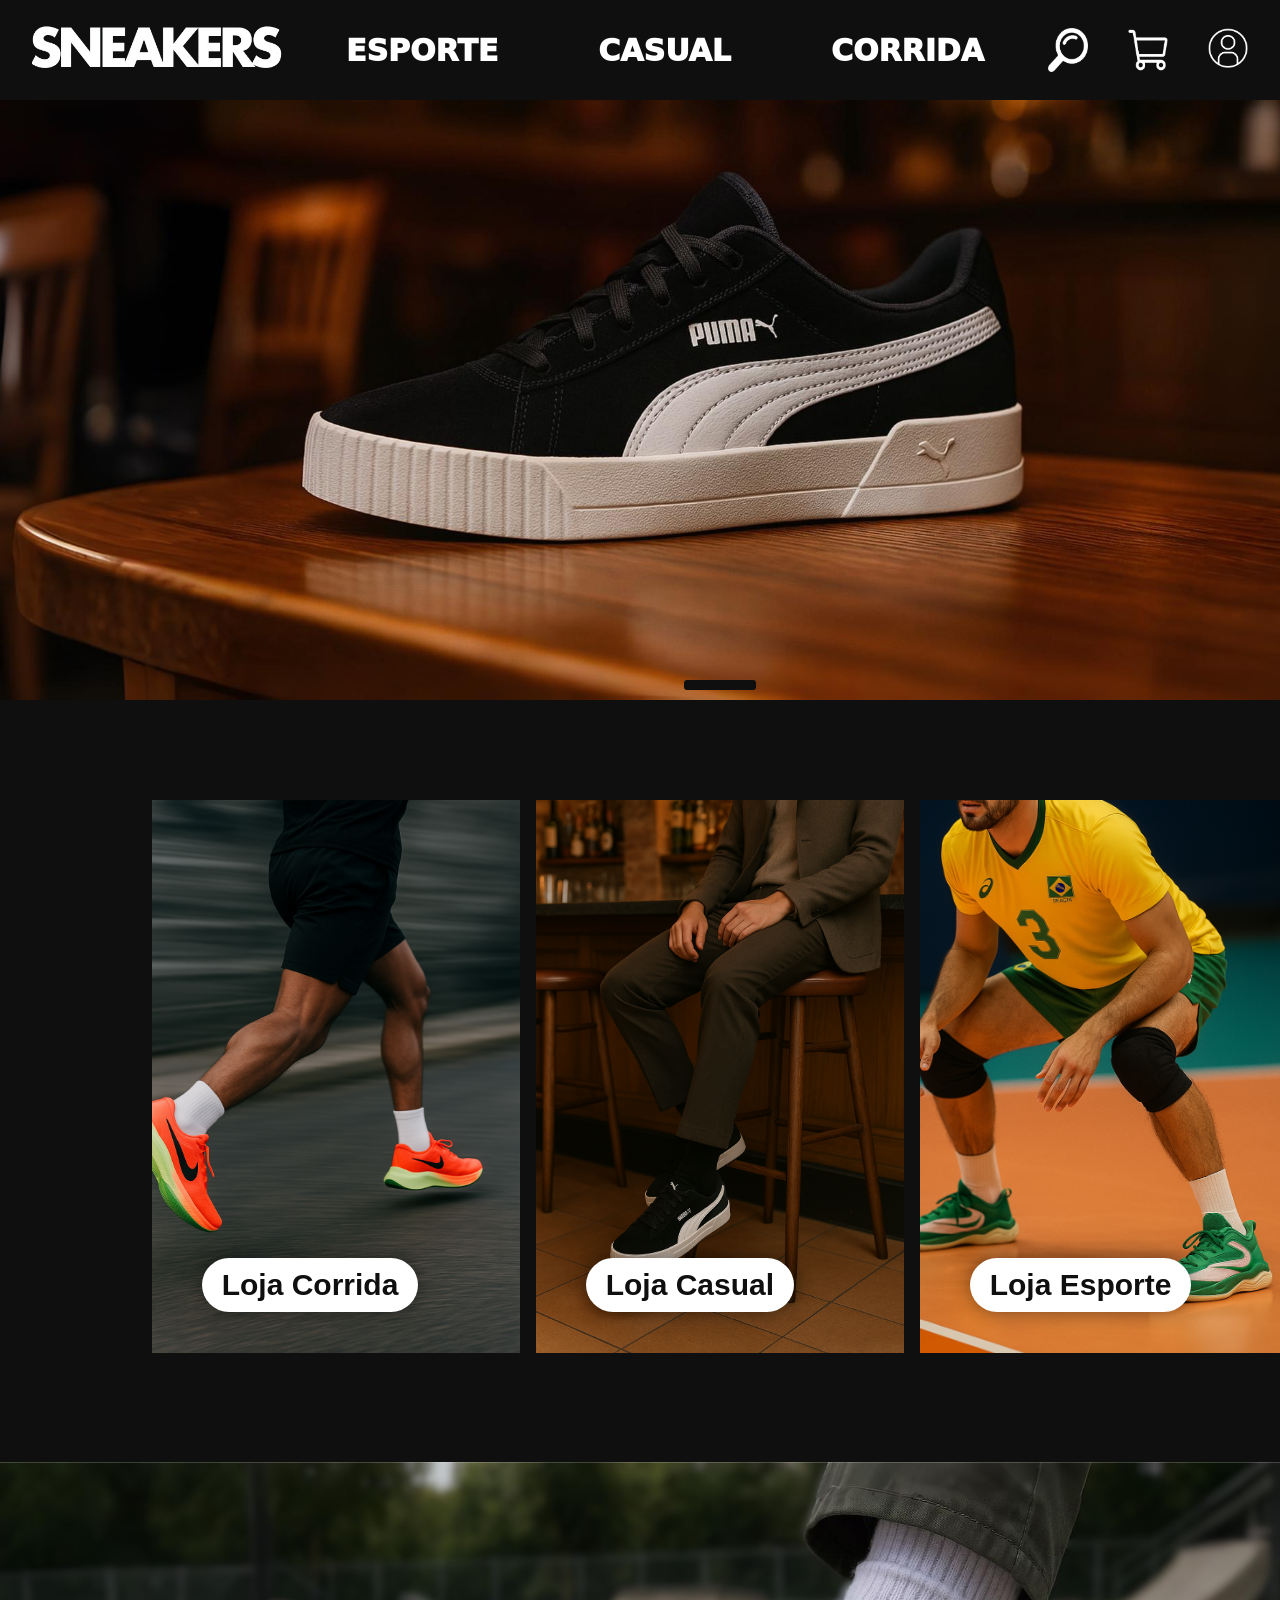
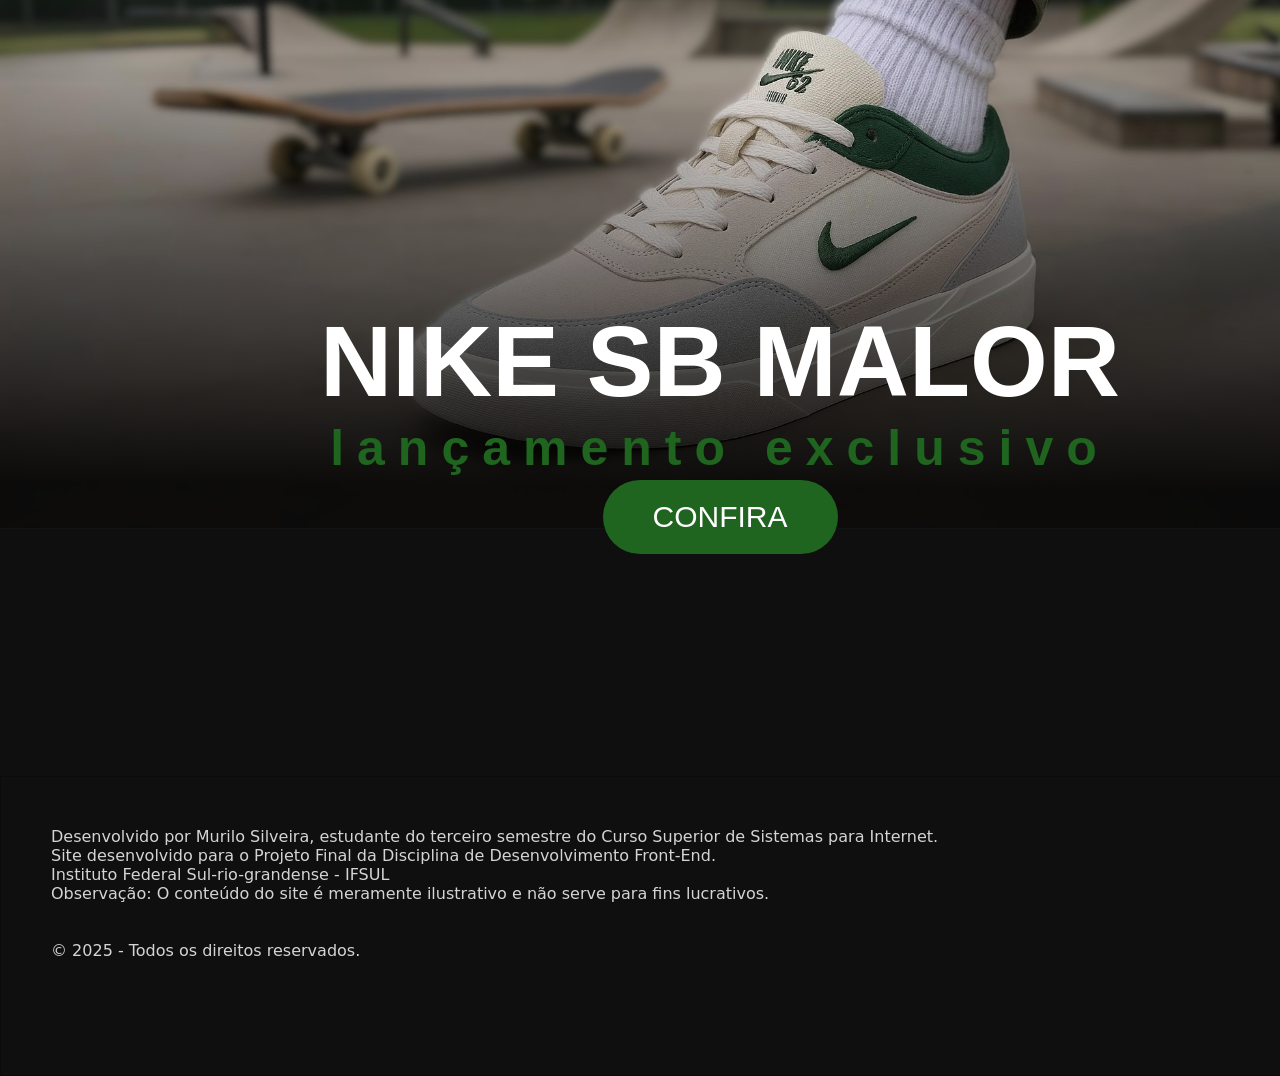
==== index.html @ c294b4ad "account mudanças" ====
<!DOCTYPE html>
<html lang="en">
<head>
    <meta charset="UTF-8">
    <meta name="viewport" content="width=device-width, initial-scale=1.0">
    <title>SNEAKERS | Menu</title>
    <script src="script.js"></script>
    <link rel="stylesheet" href="style.css">
    <link rel="shortcut icon" href="assets/tenis.png" type="image/x-icon">
</head>
<header id="main-header">
    <div id="headerContent">
        <div>
            <img src="assets/icons/white-logo.png" alt="logo do site">
        </div>
        <nav>
            <ul>
                <li><a href="pages/esporte.html">Esporte</a></li>
                <li><a href="pages/casual.html">Casual</a></li>
                <li><a href="pages/run.html">Corrida</a></li>
            </ul>
        </nav>
        <div id="iconsHeader">
            <img src="./assets/icons/lupa.png" alt="carrinho de compras">
            <img src="./assets/icons/cart.png" alt="carrinho de compras">
            <a href="pages/account.html"><img src="assets/icons/account.png" alt="conta usuario"></a>
        </div>
    </div>
</header>
<body onload="iniciarTudo()">
    <div id="containerBody">
        <div id="carrossel">
            <img id="imgCarrossel" src="assets/images/puma.jpg" alt="Carrossel de fotos">
            <div class="progress-bar">
                <div class="progress" id="progress"></div>
            </div>            
        </div>

        <div id="grid">
            <div class="cardTenis">
                <a href="pages/run.html">
                    <img src="assets/images/running.png" alt="Tênis corrida">
                </a>
                <h1>Loja Corrida</h1>
            </div>
            <div class="cardTenis">
                <a href="pages/casual.html">
                    <img src="assets/images/social.png" alt="Tênis social">
                </a>
                <h1>Loja Casual</h1>
            </div>
            <div class="cardTenis">
                <a href="pages/esporte.html">
                    <img src="assets/images/volei.png" alt="Tênis Esporte">
                </a>
                <h1>Loja Esporte</h1>
            </div>
        </div>
        <div class="lancamento">
            <img src="assets/images/skateGradient.png" alt="lancamento nike">
            <div class="texto">
                <h1>NIKE SB MALOR</h1>
                <h2>lançamento <span>exclusivo</span></h2>
            </div>
            <a href="../pages/produtos/produto.html?id=35"><button>CONFIRA</button></a>
            <div id="footer">
                <div class="footerEsquerda">
                    <p>Desenvolvido por Murilo Silveira, estudante do terceiro semestre do Curso Superior de Sistemas para Internet.</p>
                    <p>Site desenvolvido para o Projeto Final da Disciplina de Desenvolvimento Front-End.</p>
                    <p>Instituto Federal Sul-rio-grandense - IFSUL</p>
                    <p>Observação: O conteúdo do site é meramente ilustrativo e não serve para fins lucrativos.</p>
                    
                    
                    <p><br><br>© 2025 - Todos os direitos reservados.</p>
                </div>
            </div>
        </div>
</body>
</html>
---- style.css ----
:root {
  --not-black: rgb(15, 15, 15);
  --futura: "Futura", sans-serif;
  --futura-bold: "Futura-Bold", sans-serif;
  --futura-light: "Futura-Light", sans-serif;
  --futura-extra-bold: "Futura-Extra-Bold", sans-serif;
  --fonte-card: "Encode Sans Condensed", sans-serif;
}

* {
  margin: 0;
  padding: 0;
  box-sizing: border-box;
}

body {
  background-color: var(--not-black);
  overflow-x: hidden;
}

header {
  background-color: var(--not-black);
  height: 100px;
  align-items: center;

  position: fixed;
  left: 0;
  top: 0;
  z-index: 1000;
  width: 100vw;
}

#headerContent {
  display: flex;
  flex-direction: row;
  justify-content: space-between;
  height: 100%;
  width: 95%;
  margin-inline: auto;
  align-items: center;
}

header nav ul {
  display: flex;
  flex-direction: row;
  list-style-type: none;
  gap: 100px;
  font-size: 30px;
}

header nav ul li {
  position: relative;
  transition: 0.1s ease;
}

header nav ul li:hover {
  transform: scale(1.03);
}

header nav ul li::after {
  content: "";
  position: absolute;
  bottom: 0;
  left: 0;
  width: 100%;
  height: 3px;
  background-color: rgb(255, 255, 255);
  transform: scaleX(0);
  transform-origin: center;
  transition: 0.2s ease-in-out;
}

header nav ul li:hover::after {
  transform: scaleX(1);
}

a {
  text-transform: uppercase;
  font-family: system-ui, -apple-system, BlinkMacSystemFont, "Segoe UI", Roboto,
    Oxygen, Ubuntu, Cantarell, "Open Sans", "Helvetica Neue", sans-serif;
  font-weight: 1000;
  color: white;
  text-decoration: none;
}

header img {
  width: 250px;
}

#iconsHeader {
  display: flex;
  flex-direction: row;
  gap: 40px;
}

#iconsHeader img {
  width: 40px;
}

#containerBody {
  width: 1440px;
  display: flex;
  flex-direction: column;
  margin: auto;
}

#grid {
  display: flex;
  flex-direction: row;
  justify-content: space-around;
  align-items: center;
  margin-inline: auto;
  width: 80%;
}

.cardTenis {
  border-radius: 10px;
  display: flex;
  flex-direction: column;
  justify-content: center;
  align-items: center;
  width: 32%;
  height: auto;

  font-family: futura;
  color: white;
  font-size: 40px;
  transition: 0.2s ease;
  cursor: pointer;
  position: relative;
}

.cardTenis:hover {
  transform: scale(1.01);
}

.cardTenis img {
  width: 100%;
}

.cardTenis h1 {
  position: absolute;
  bottom: 50px;
  left: 50px;
  background-color: white;
  color: var(--not-black);
  padding: 10px 20px;
  border-radius: 9999px;
  font-size: 30px;
  font-family: "Gill Sans", "Gill Sans MT", Calibri, "Trebuchet MS", sans-serif;

  box-shadow: 0px 0px 20px #0000006c;
}

#carrossel {
  display: flex;
  position: relative;
  justify-content: space-around;
  margin-inline: auto;
  height: 700px;
  width: 100%;
  margin-bottom: 100px;
}

#carrossel img {
  width: 100%;
  height: 100%;
  object-fit: cover;
}

#footer {
  color: rgba(255, 255, 255, 0.824);
  font-family: system-ui, -apple-system, BlinkMacSystemFont, "Segoe UI", Roboto,
    Oxygen, Ubuntu, Cantarell, "Open Sans", "Helvetica Neue", sans-serif;
  font-weight: 400;
  background: var(--not-black);
  border: 1px solid rgba(0, 0, 0, 0.293);
  height: 300px;
  padding: 50px;
}

#containerShopping {
  width: 100vw;
  display: flex;
  flex-direction: column;
  margin: auto;
  height: 100vh;
  font-family: system-ui, -apple-system, BlinkMacSystemFont, "Segoe UI", Roboto,
    Oxygen, Ubuntu, Cantarell, "Open Sans", "Helvetica Neue", sans-serif;
  margin-left: 310px;
  padding: 20px;
  margin-top: 100px;
}

#bodyShopping {
  background-color: rgb(255, 255, 255);
}

#sideBar {
  font-family: system-ui, -apple-system, BlinkMacSystemFont, "Segoe UI", Roboto,
    Oxygen, Ubuntu, Cantarell, "Open Sans", "Helvetica Neue", sans-serif;
  border: 1px solid var(--not-black);
  width: 300px;
  height: 100vh;
  position: fixed;
  display: flex;
  flex-direction: column;
  gap: 20px;
  padding: 20px;
}

.filtros {
  background-color: rgb(228, 228, 228);
  border-radius: 5px;
  height: 30px;
  width: 95%;
  justify-content: space-between;
  padding: 20px;
  align-items: center;
  display: flex;
  flex-direction: row;
  font-weight: 600;
}

#produtos {
  margin-top: 20px;
  display: flex;
  flex-wrap: wrap;
  width: 82%;
  gap: 20px;
}

.cardProduto {
  width: 24%;
  height: auto;
  text-align: start;
  border: 1px solid rgba(15, 15, 15, 0.171);
  display: flex;
  flex-direction: column;
  align-items: center;
  gap: 15px;
  box-shadow: 0px 0px 10px #00000020;
}

.cardProduto h1 {
  text-align: left;
}

.cardProduto .infos {
  width: 88%;
  margin-inline: auto;
  font-size: 20px;
  font-family: "Encode Sans Condensed";
  font-weight: 900;
}

.cardProduto button {
  width: 320px;
  padding: 10px 0px;
  font-size: 25px;
  color: white;
  background: var(--not-black);
  border-radius: 20px;
  margin-bottom: 40px;
  border: none;
}

.cardProduto img {
  width: 100%;
  height: 100%;
}

.titulos {
  width: 88%;
  font-family: "Encode Sans Condensed", sans-serif;
  font-weight: 700;
  font-style: normal;
}

.titulos h1 {
  font-weight: 800;
}

.infos h2 {
  font-weight: 400;
}

.titulos h3 {
  font-weight: 400;
}

.titulos h3 {
  color: rgba(43, 43, 43, 0.842);
}

.row {
  display: flex;
  flex-direction: row;
  justify-content: space-between;
}

.progress-bar {
  position: absolute;
  bottom: 10px;
  left: 50%;
  transform: translateX(-50%);
  width: 5%;
  height: 10px;
  background-color: white;
  border-radius: 3px;
  overflow: hidden;
}

.progress {
  height: 100%;
  width: 0%;
  background-color: var(--not-black);
  transition: width 10s linear;
}

.lancamento img {
  width: 100%;
  margin-top: 100px;
  position: relative;
}

.lancamento {
  display: flex;
  flex-direction: column;
}

.lancamento .texto {
  color: white;
  text-align: center;
  display: flex;
  margin-inline: auto;
  justify-content: center;
  flex-direction: column;
  transform: translateY(-130%);
  font-size: 50px;
  font-family: var(--futura);
}

.texto h2 {
  font-size: 50px;
  color: rgb(31, 100, 31);
  letter-spacing: 13px;
}

.lancamento button {
  display: flex;
  text-align: center;
  padding: 20px 50px;
  border: none;
  border-radius: 9999px;
  background-color: rgb(31, 100, 31);
  color: white;
  font-family: var(--futura);
  font-size: 30px;
  justify-content: center;
  margin-inline: auto;

  transition: 0.2s ease;
  transform: translateY(-300%);
}

.lancamento button:hover {
  background-color: rgb(53, 110, 53);
}

header.esporte {
  position: fixed;
  width: 100%;
}

button {
  cursor: pointer;
}

#bodyShopPage {
  background-color: white;
}

#fotoPrincipal {
  width: 740px;
  height: 760px;
}

#fotoPrincipal img {
  width: 100%;
  height: 100%;
}

.fotosLaterais {
  display: flex;
  flex-direction: column;
  gap: 10px;
  height: 600px;
  width: 185px;
  justify-content: space-between;
}

.fotosLaterais img {
  width: 100%;
  height: 100%;
}

#containerShopPage {
  display: flex;
  flex-direction: column;
  width: 1440px;
  margin: auto;
  margin-block: 150px;
}

#conteudoPrincipal {
  display: flex;
  flex-direction: row;
  gap: 10px;
  width: 60%;
}

#conteudoTodo {
  display: flex;
  flex-direction: row;
  width: 100%;
}

#textosShopPage {
  width: 100%;
  display: flex;
  flex-direction: column;
  margin-inline: auto;
  background-color: rgba(211, 211, 211, 0.507);
  border-radius: 5px;
  padding: 30px;
  font-family: var(--futura);
  margin-left: 10px;
  gap: 30px;
}

#textosShopPage .descricao {
  font-family: var(--futura-light);
}

#textosShopPage .titulo {
  font-size: 50px;
  margin-top: 60px;
}

#textosShopPage .preco {
  font-size: 30px;
}

#textosShopPage button {
  font-size: 20px;
  color: var(--not-black);
  background: white;
  border: 1px solid var(--not-black);
  padding: 20px;
  font-size: 30px;
  font-weight: 700;
  border-radius: 20px;
}

#textosShopPage .textoClaro {
  font-family: system-ui, -apple-system, BlinkMacSystemFont, "Segoe UI", Roboto,
    Oxygen, Ubuntu, Cantarell, "Open Sans", "Helvetica Neue", sans-serif;
  font-weight: 600;
  color: rgb(105, 105, 105);
}

#textosShopPage button.btnTamanho {
  width: 50px;
  height: 40px;
  font-size: 20px;
  padding: 0;
  border-radius: 5px;
}

#textosShopPage .tamanhos {
  display: flex;
  flex-direction: row;
  gap: 10px;
  flex-wrap: wrap;
}

#textosShopPage .tamanhos button.selected {
  background-color: var(--not-black);
  color: white;
  border: none;
  font-weight: 700;
}

a button.btnVerMais {
  width: 300px;
}

.cardAccount {
  background-color: rgb(51, 51, 51);
  width: 400px;
  height: 600px;

  border: 1px solid green;
  border-radius: 10px;
}

.cardAccountItems {
  display: flex;
  flex-direction: column;
  margin: auto;
  width: 70%;
  color: white;
  font-family: system-ui, -apple-system, BlinkMacSystemFont, "Segoe UI", Roboto,
    Oxygen, Ubuntu, Cantarell, "Open Sans", "Helvetica Neue", sans-serif;
  margin-top: 20px;
  text-align: center;
  align-items: center;
}

.cardAccountItems img#imgPerfil {
  width: 200px;
  height: 200px;
  border-radius: 100%;
  margin-top: 50px;
}

.cardAccountItems h1 {
  color: white;
  margin-top: 20px;
}

.cardAccountItems h2 {
  font-size: 20px;
  color: rgb(179, 179, 179);
  font-weight: 400;
}

.accountInfos {
  width: 70%;
  height: 600px;
  display: flex;
  flex-direction: column;
  align-items: center;
  background-color: rgb(51, 51, 51);
  border: 1px solid red;

  border-radius: 10px;
}

.mtop {
  margin-top: 100px;
  gap: 20px;
}

#textosShopPage #descricao {
  font-family: system-ui, -apple-system, BlinkMacSystemFont, "Segoe UI", Roboto,
    Oxygen, Ubuntu, Cantarell, "Open Sans", "Helvetica Neue", sans-serif;
  font-weight: 400;
}
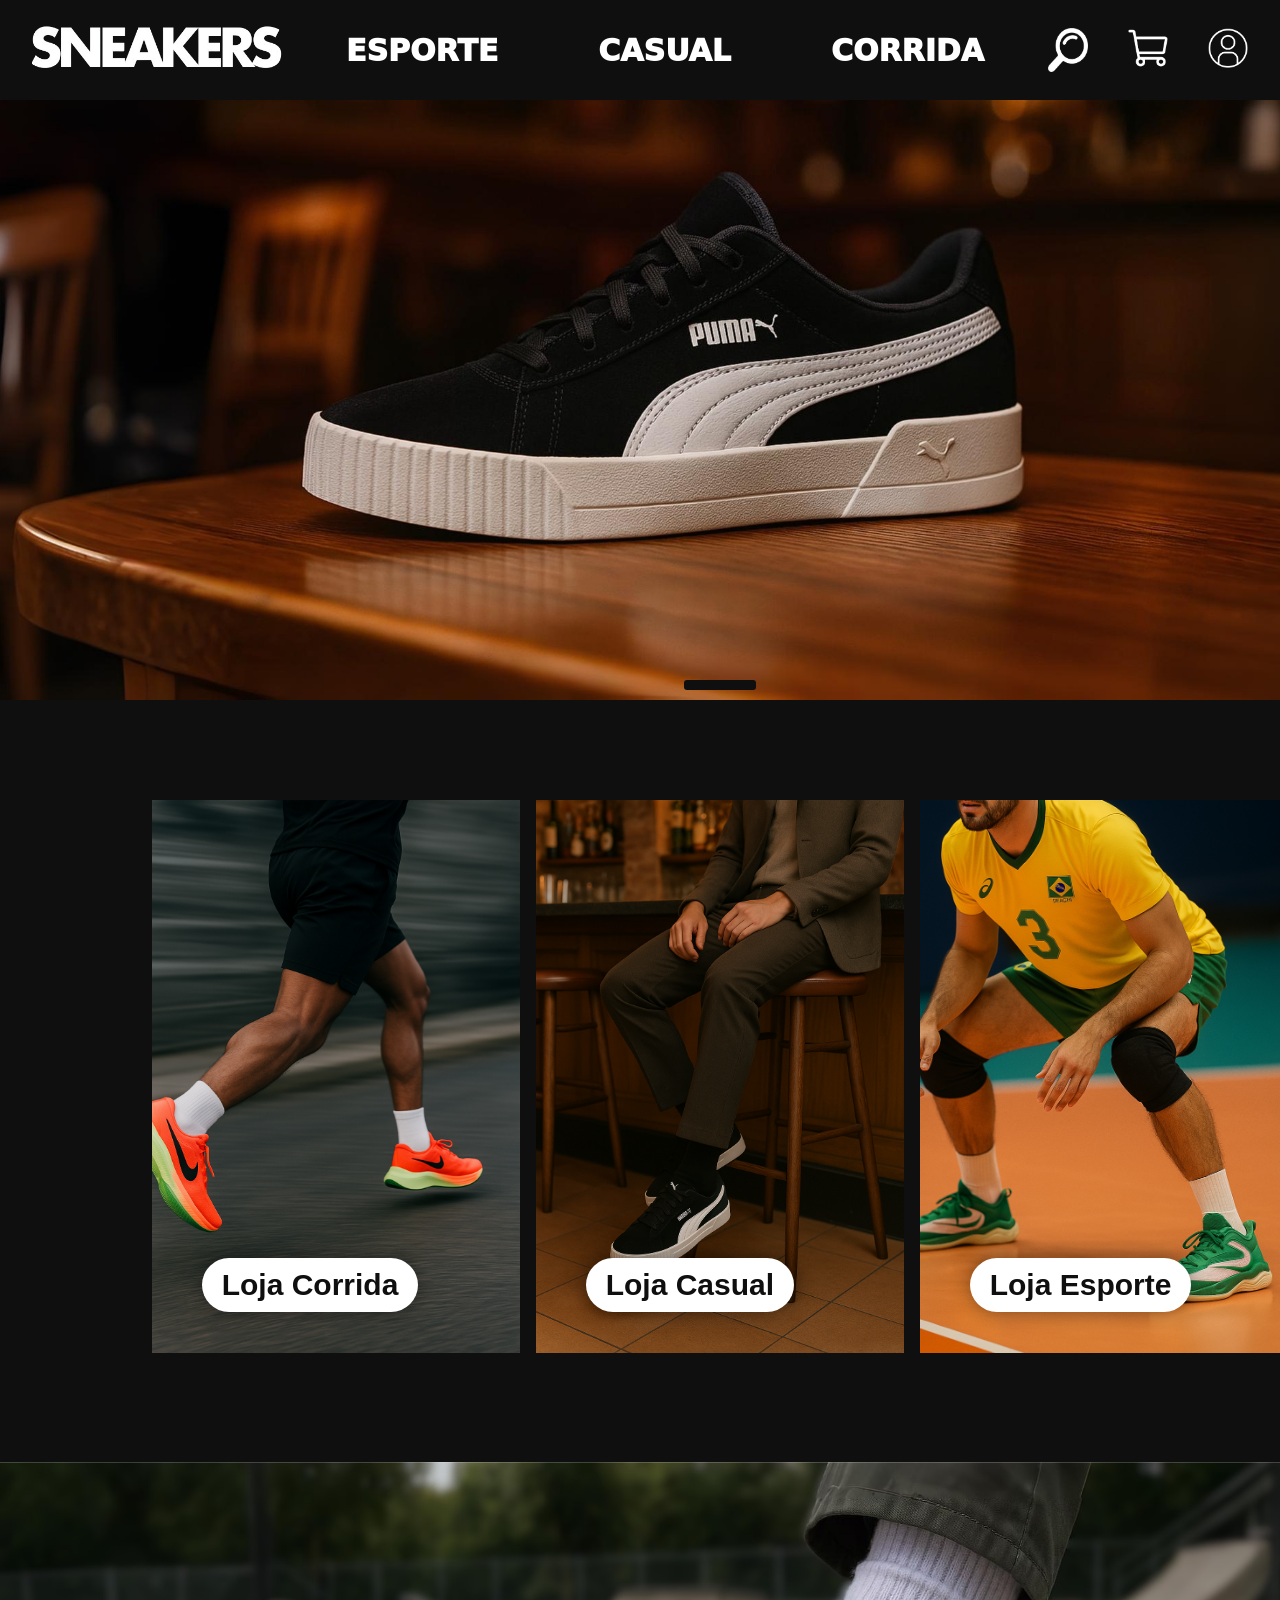
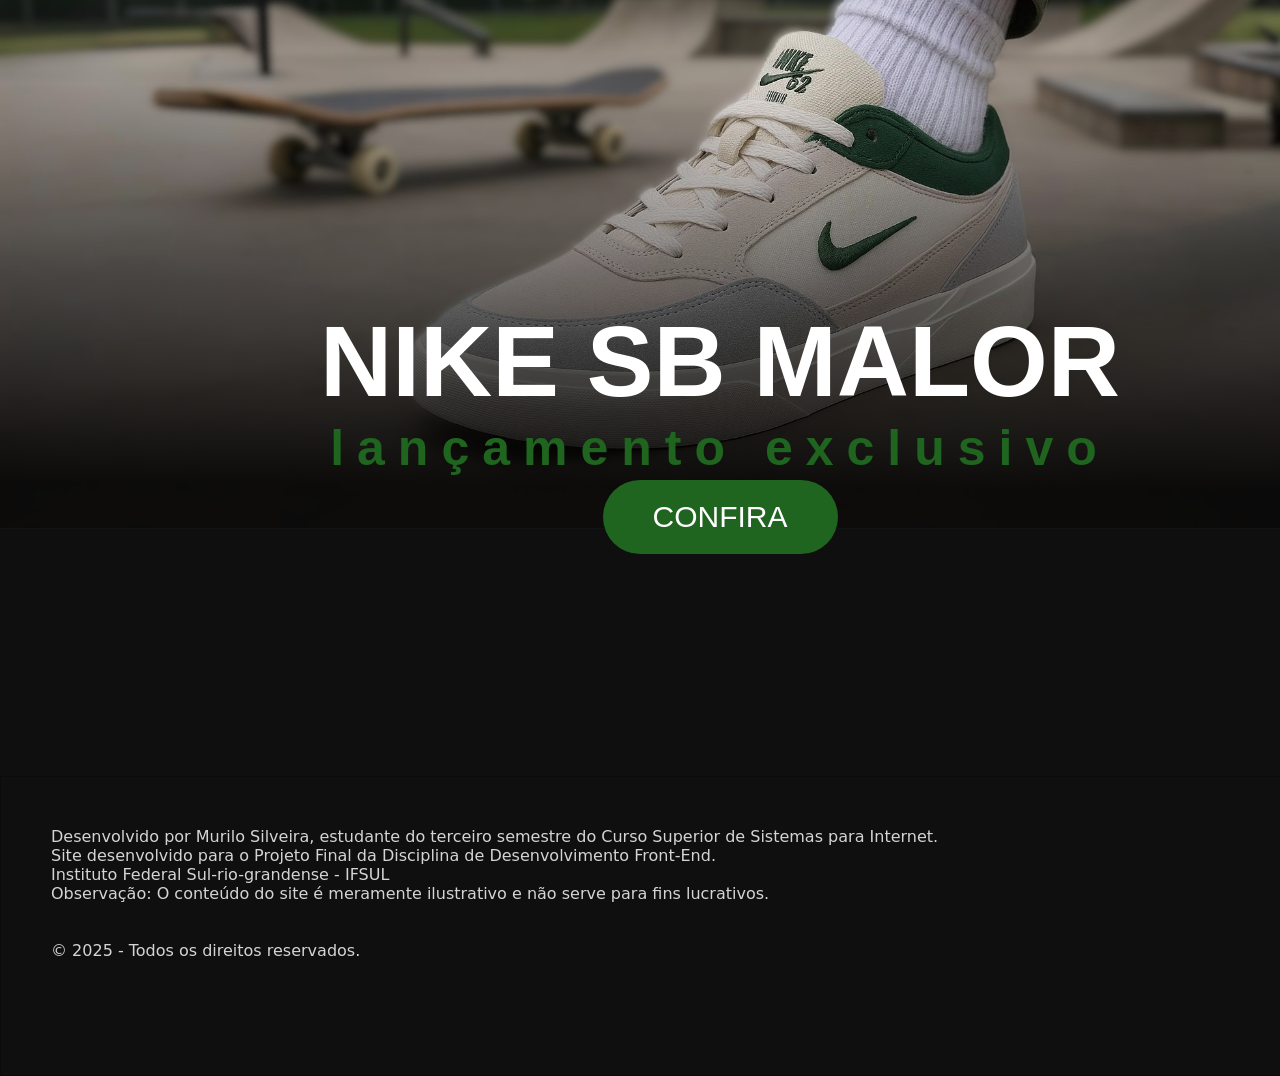
==== commit da97dc85: "logica carrinho feita" ====
--- a/index.html
+++ b/index.html
@@ -21,8 +21,8 @@
             </ul>
         </nav>
         <div id="iconsHeader">
-            <img src="./assets/icons/lupa.png" alt="carrinho de compras">
-            <img src="./assets/icons/cart.png" alt="carrinho de compras">
+            <img src="./assets/icons/lupa.png" alt="lupa de busca">
+            <a href="pages/carrinho.html"><img src="./assets/icons/cart.png" alt="carrinho de compras"></a>
             <a href="pages/account.html"><img src="assets/icons/account.png" alt="conta usuario"></a>
         </div>
     </div>
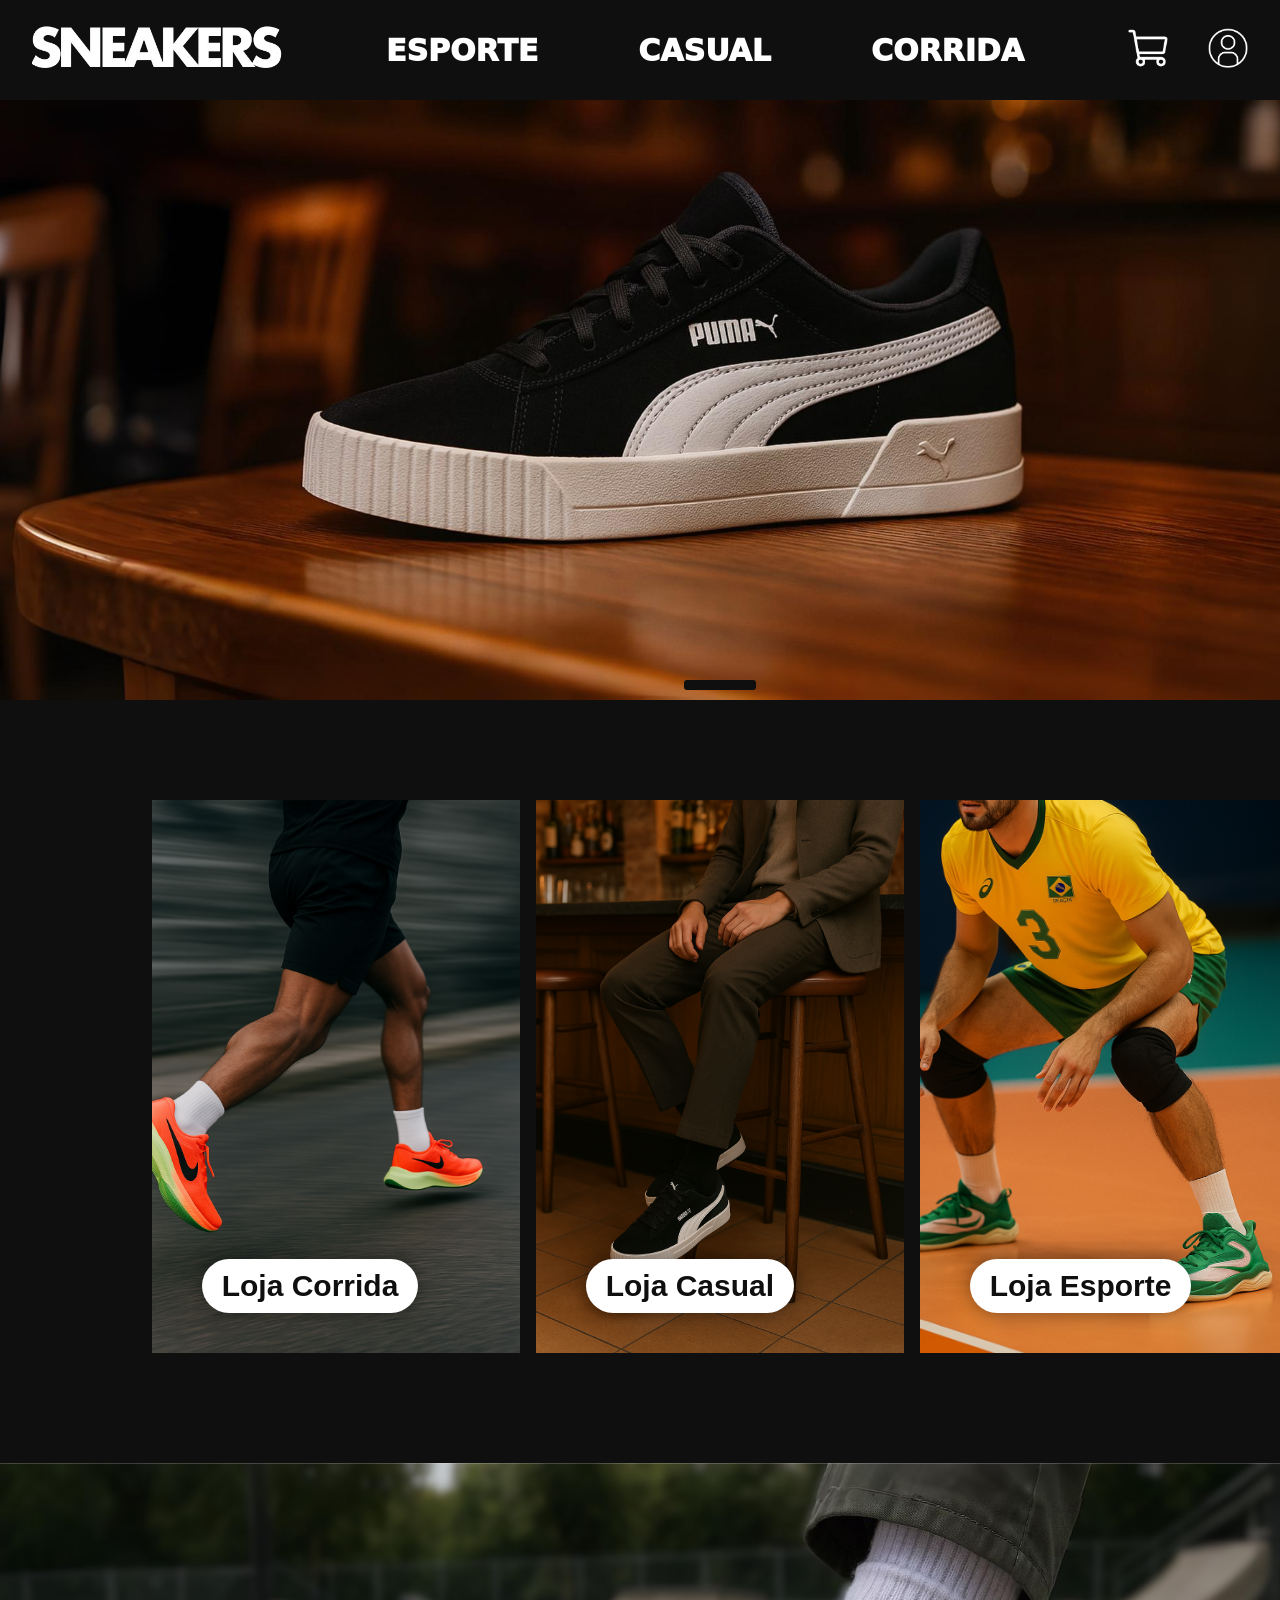
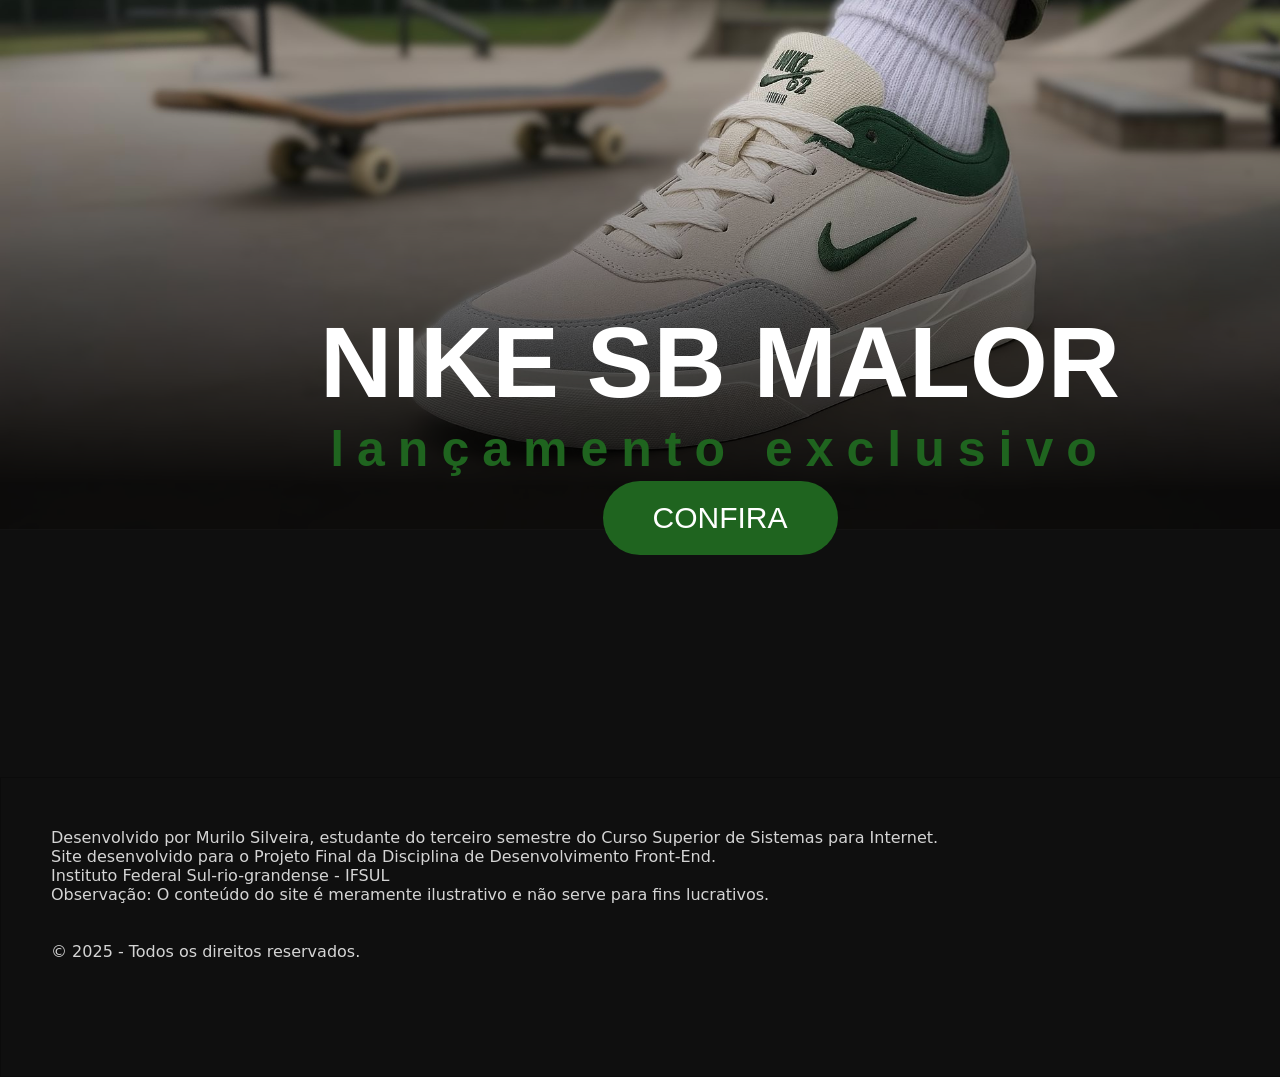
==== commit 4888c9a9: "mudando containerShopping" ====
--- a/index.html
+++ b/index.html
@@ -21,8 +21,7 @@
             </ul>
         </nav>
         <div id="iconsHeader">
-            <img src="./assets/icons/lupa.png" alt="lupa de busca">
-            <a href="pages/carrinho.html"><img src="./assets/icons/cart.png" alt="carrinho de compras"></a>
+            <a href="pages/carrinho/carrinho.html"><img src="./assets/icons/cart.png" alt="carrinho de compras"></a>
             <a href="pages/account.html"><img src="assets/icons/account.png" alt="conta usuario"></a>
         </div>
     </div>
--- a/style.css
+++ b/style.css
@@ -1,10 +1,7 @@
 :root {
   --not-black: rgb(15, 15, 15);
   --futura: "Futura", sans-serif;
-  --futura-bold: "Futura-Bold", sans-serif;
   --futura-light: "Futura-Light", sans-serif;
-  --futura-extra-bold: "Futura-Extra-Bold", sans-serif;
-  --fonte-card: "Encode Sans Condensed", sans-serif;
 }
 
 * {
@@ -74,13 +71,18 @@
   transform: scaleX(1);
 }
 
+header a {
+  text-transform: uppercase;
+  font-family: system-ui, -apple-system, BlinkMacSystemFont, "Segoe UI", Roboto,
+    Oxygen, Ubuntu, Cantarell, "Open Sans", "Helvetica Neue", sans-serif;
+  font-weight: 1000;
+  color: white;
+  text-decoration: none;
+}
+
 a {
-  text-transform: uppercase;
-  font-family: system-ui, -apple-system, BlinkMacSystemFont, "Segoe UI", Roboto,
-    Oxygen, Ubuntu, Cantarell, "Open Sans", "Helvetica Neue", sans-serif;
-  font-weight: 1000;
-  color: white;
   text-decoration: none;
+  color: var(--not-black);
 }
 
 header img {
@@ -102,6 +104,8 @@
   display: flex;
   flex-direction: column;
   margin: auto;
+  font-family: system-ui, -apple-system, BlinkMacSystemFont, "Segoe UI", Roboto,
+    Oxygen, Ubuntu, Cantarell, "Open Sans", "Helvetica Neue", sans-serif !important;
 }
 
 #grid {
@@ -180,20 +184,34 @@
 }
 
 #containerShopping {
-  width: 100vw;
-  display: flex;
-  flex-direction: column;
-  margin: auto;
+  width: 2080px;
+  display: flex;
+  flex-direction: column;
   height: 100vh;
   font-family: system-ui, -apple-system, BlinkMacSystemFont, "Segoe UI", Roboto,
     Oxygen, Ubuntu, Cantarell, "Open Sans", "Helvetica Neue", sans-serif;
   margin-left: 310px;
+  margin-top: 100px;
   padding: 20px;
-  margin-top: 100px;
+}
+
+#containerHeaderShopping {
+  display: flex;
+  flex-direction: row;
+  justify-content: space-between;
+  align-items: center;
+  width: 1640px;
 }
 
 #bodyShopping {
   background-color: rgb(255, 255, 255);
+}
+
+#selectClassificar {
+  padding: 10px;
+  outline: none;
+  border: 1px solid var(--not-black);
+  border-radius: 5px;
 }
 
 #sideBar {
@@ -478,14 +496,14 @@
   border-radius: 5px;
 }
 
-#textosShopPage .tamanhos {
+#textosShopPage #tamanhos {
   display: flex;
   flex-direction: row;
   gap: 10px;
   flex-wrap: wrap;
 }
 
-#textosShopPage .tamanhos button.selected {
+#textosShopPage #tamanhos button.selected {
   background-color: var(--not-black);
   color: white;
   border: none;
@@ -497,12 +515,14 @@
 }
 
 .cardAccount {
+  display: flex;
+  flex-direction: column;
   background-color: rgb(51, 51, 51);
   width: 400px;
-  height: 600px;
-
-  border: 1px solid green;
+  height: 800px;
+  gap: 20px;
   border-radius: 10px;
+  padding: 10px;
 }
 
 .cardAccountItems {
@@ -523,6 +543,7 @@
   height: 200px;
   border-radius: 100%;
   margin-top: 50px;
+  border: 5px solid var(--not-black);
 }
 
 .cardAccountItems h1 {
@@ -538,14 +559,53 @@
 
 .accountInfos {
   width: 70%;
-  height: 600px;
-  display: flex;
-  flex-direction: column;
-  align-items: center;
+  height: 800px;
+  display: flex;
+  flex-direction: column;
   background-color: rgb(51, 51, 51);
-  border: 1px solid red;
 
   border-radius: 10px;
+  padding: 50px;
+  color: white;
+}
+
+.botoesAccount {
+  display: flex;
+  flex-direction: column;
+  height: 100%;
+  gap: 10px;
+  width: 100%;
+  margin-inline: auto;
+}
+
+.botoesAccount img {
+  width: 40px;
+  height: 40px;
+  margin-inline: 25px;
+}
+
+.botoesAccount button {
+  background-color: rgb(105, 105, 105);
+  color: white;
+  border: none;
+  font-weight: 600;
+  border-radius: 10px;
+  display: flex;
+  font-size: 23px;
+  align-items: center;
+
+  width: 100%;
+  height: 80px;
+
+  font-family: system-ui, -apple-system, BlinkMacSystemFont, "Segoe UI", Roboto,
+    Oxygen, Ubuntu, Cantarell, "Open Sans", "Helvetica Neue", sans-serif;
+
+  transition: 0.3s ease;
+}
+
+.btnSelected {
+  background: rgb(155, 155, 155) !important;
+  transform: translateX(10px);
 }
 
 .mtop {
@@ -558,3 +618,284 @@
     Oxygen, Ubuntu, Cantarell, "Open Sans", "Helvetica Neue", sans-serif;
   font-weight: 400;
 }
+
+#carrinhoContainer {
+  width: 1440px;
+  display: flex;
+  flex-direction: column;
+  margin-inline: auto;
+  font-family: system-ui, -apple-system, BlinkMacSystemFont, "Segoe UI", Roboto,
+    Oxygen, Ubuntu, Cantarell, "Open Sans", "Helvetica Neue", sans-serif;
+  margin-top: 150px;
+}
+
+.carrinhoContent {
+  width: 100%;
+  display: flex;
+  flex-direction: row;
+}
+
+.produtoCarrinho {
+  width: 930px;
+  display: flex;
+  flex-direction: row;
+  justify-content: space-between;
+  align-items: center;
+  padding: 20px;
+  border-bottom: 1px solid rgba(0, 0, 0, 0.1);
+  background-color: rgba(234, 234, 234, 0.766);
+  color: var(--not-black);
+  border-radius: 5px;
+}
+
+.produtoCarrinho img {
+  width: 150px;
+  height: 150px;
+}
+
+.infoEsquerda {
+  display: flex;
+  flex-direction: row;
+  gap: 20px;
+}
+
+.infoEsquerda div {
+  display: flex;
+  flex-direction: column;
+  gap: 5px;
+  justify-content: center;
+}
+
+#listaCarrinho {
+  display: flex;
+  flex-direction: column;
+  width: 100%;
+}
+
+.infoTotal {
+  display: flex;
+  flex-direction: row;
+  justify-content: space-between;
+  width: 100%;
+  gap: 5px;
+  font-size: 24px;
+}
+
+.infosFinais {
+  width: 50%;
+  height: 350px;
+  background-color: rgb(255, 255, 255);
+  display: flex;
+  flex-direction: column;
+  gap: 10px;
+  background-color: rgba(234, 234, 234, 0.766);
+  color: var(--not-black);
+  padding: 20px 30px;
+  border-radius: 5px;
+}
+
+.infosFinais h1 {
+  font-size: 40px;
+  text-align: center;
+}
+
+.infosFinais button {
+  width: 100%;
+  height: 50px;
+  background-color: var(--not-black);
+  color: white;
+  border: none;
+  font-size: 20px;
+  font-weight: bold;
+  border-radius: 5px;
+  cursor: pointer;
+  transition: 0.2s ease;
+}
+
+.infosFinais button:hover {
+  background-color: rgba(0, 0, 0, 0.88);
+  transform: scale(1.01);
+}
+
+#resumoDireita {
+  text-align: right;
+}
+
+.qtdSelect {
+  width: 100px;
+  height: 40px;
+  border-radius: 5px;
+  border: none;
+  font-size: 20px;
+  padding: 0 10px;
+  background-color: rgb(255, 255, 255);
+  margin-top: 10px;
+}
+
+.btnRemover {
+  font-weight: 500;
+  color: var(--not-black);
+  font-size: 25px;
+  position: relative;
+  right: -90px;
+  transform: translateY(-90%);
+  cursor: pointer;
+}
+
+.infoPai {
+  margin-top: 50px;
+  display: flex;
+  flex-direction: column;
+  gap: 20px;
+  height: 400px;
+  flex-wrap: wrap;
+  width: 100%;
+}
+
+.info {
+  display: flex;
+  flex-direction: column;
+}
+
+.info h5 {
+  font-size: 25px;
+  color: rgb(238, 238, 238);
+}
+
+.info p.mudar {
+  font-size: 20px;
+  font-weight: 500;
+  color: rgb(136, 121, 223);
+  cursor: pointer;
+  transition: 0.2s ease;
+}
+
+.info p.mudar:hover {
+  color: rgb(255, 255, 255);
+}
+
+.info span {
+  width: 80%;
+  background-color: rgba(164, 164, 164, 0.206);
+  padding: 5px;
+  border-radius: 5px;
+  margin-block: 5px;
+}
+
+.info button.excluir {
+  width: 20%;
+  background-color: rgba(164, 164, 164, 0.206);
+  border: 2px solid rgb(29, 29, 29);
+  border-radius: 5px;
+  padding: 10px;
+  color: rgb(183, 53, 53);
+  font-weight: 500;
+  font-size: 18px;
+
+  font-family: system-ui, -apple-system, BlinkMacSystemFont, "Segoe UI", Roboto,
+    Oxygen, Ubuntu, Cantarell, "Open Sans", "Helvetica Neue", sans-serif;
+}
+
+button.voltarLoja {
+  width: 200px;
+  height: 50px;
+  background-color: rgb(105, 105, 105);
+  color: white;
+  border: none;
+  font-size: 20px;
+  font-weight: 500;
+  border-radius: 5px;
+  cursor: pointer;
+  margin-top: 25px;
+
+  font-family: system-ui, -apple-system, BlinkMacSystemFont, "Segoe UI", Roboto,
+    Oxygen, Ubuntu, Cantarell, "Open Sans", "Helvetica Neue", sans-serif;
+}
+
+.sobretela {
+  position: fixed;
+  top: 0;
+  left: 0;
+  width: 100vw;
+  height: 100vh;
+  background-color: rgba(0, 0, 0, 0.5);
+  display: flex;
+  align-items: center;
+  justify-content: center;
+  z-index: 9999;
+  display: flex;
+  flex-direction: column;
+  gap: 20px;
+}
+
+.sobretela h5 {
+  color: white;
+  font-size: 30px;
+}
+
+.sobretela-hide {
+  display: none;
+}
+
+.loader {
+  width: 40px;
+  height: 40px;
+  border-radius: 50%;
+  border: 3px solid rgb(255, 255, 255, 0.5);
+  border-top-color: transparent;
+  animation: rot1 1.2s linear infinite;
+}
+
+@keyframes rot1 {
+  to {
+    transform: rotate(360deg);
+  }
+}
+
+#finalContainer  {
+  width: 1440px;
+  display: flex;
+  height: 100vh;
+  flex-direction: column;
+  margin-inline: auto;
+  font-family: system-ui, -apple-system, BlinkMacSystemFont, "Segoe UI", Roboto,
+    Oxygen, Ubuntu, Cantarell, "Open Sans", "Helvetica Neue", sans-serif;
+  margin-top: 150px;
+}
+
+.finalCard {
+  display: flex;
+  flex-direction: column;
+  margin: auto;
+  width: 700px;
+  height: 700px;
+  padding-block: 50px;
+  justify-content: center;
+  align-items: center;
+  gap: 20px;
+  background-color: var(--not-black);
+  border-radius: 10px;
+  color: white;
+  font-family: system-ui, -apple-system, BlinkMacSystemFont, "Segoe UI", Roboto,
+    Oxygen, Ubuntu, Cantarell, "Open Sans", "Helvetica Neue", sans-serif;
+}
+
+p.sucesso {
+  font-size: 24px;
+  font-weight: 600;
+}
+
+p.secao {
+  font-size: 20px;
+  text-align: center;
+}
+
+span.bold {
+  font-weight: 700;
+}
+
+span.linkFinal {
+  color: rgb(136, 121, 223);
+  font-weight: 700;
+  text-decoration: none;
+}
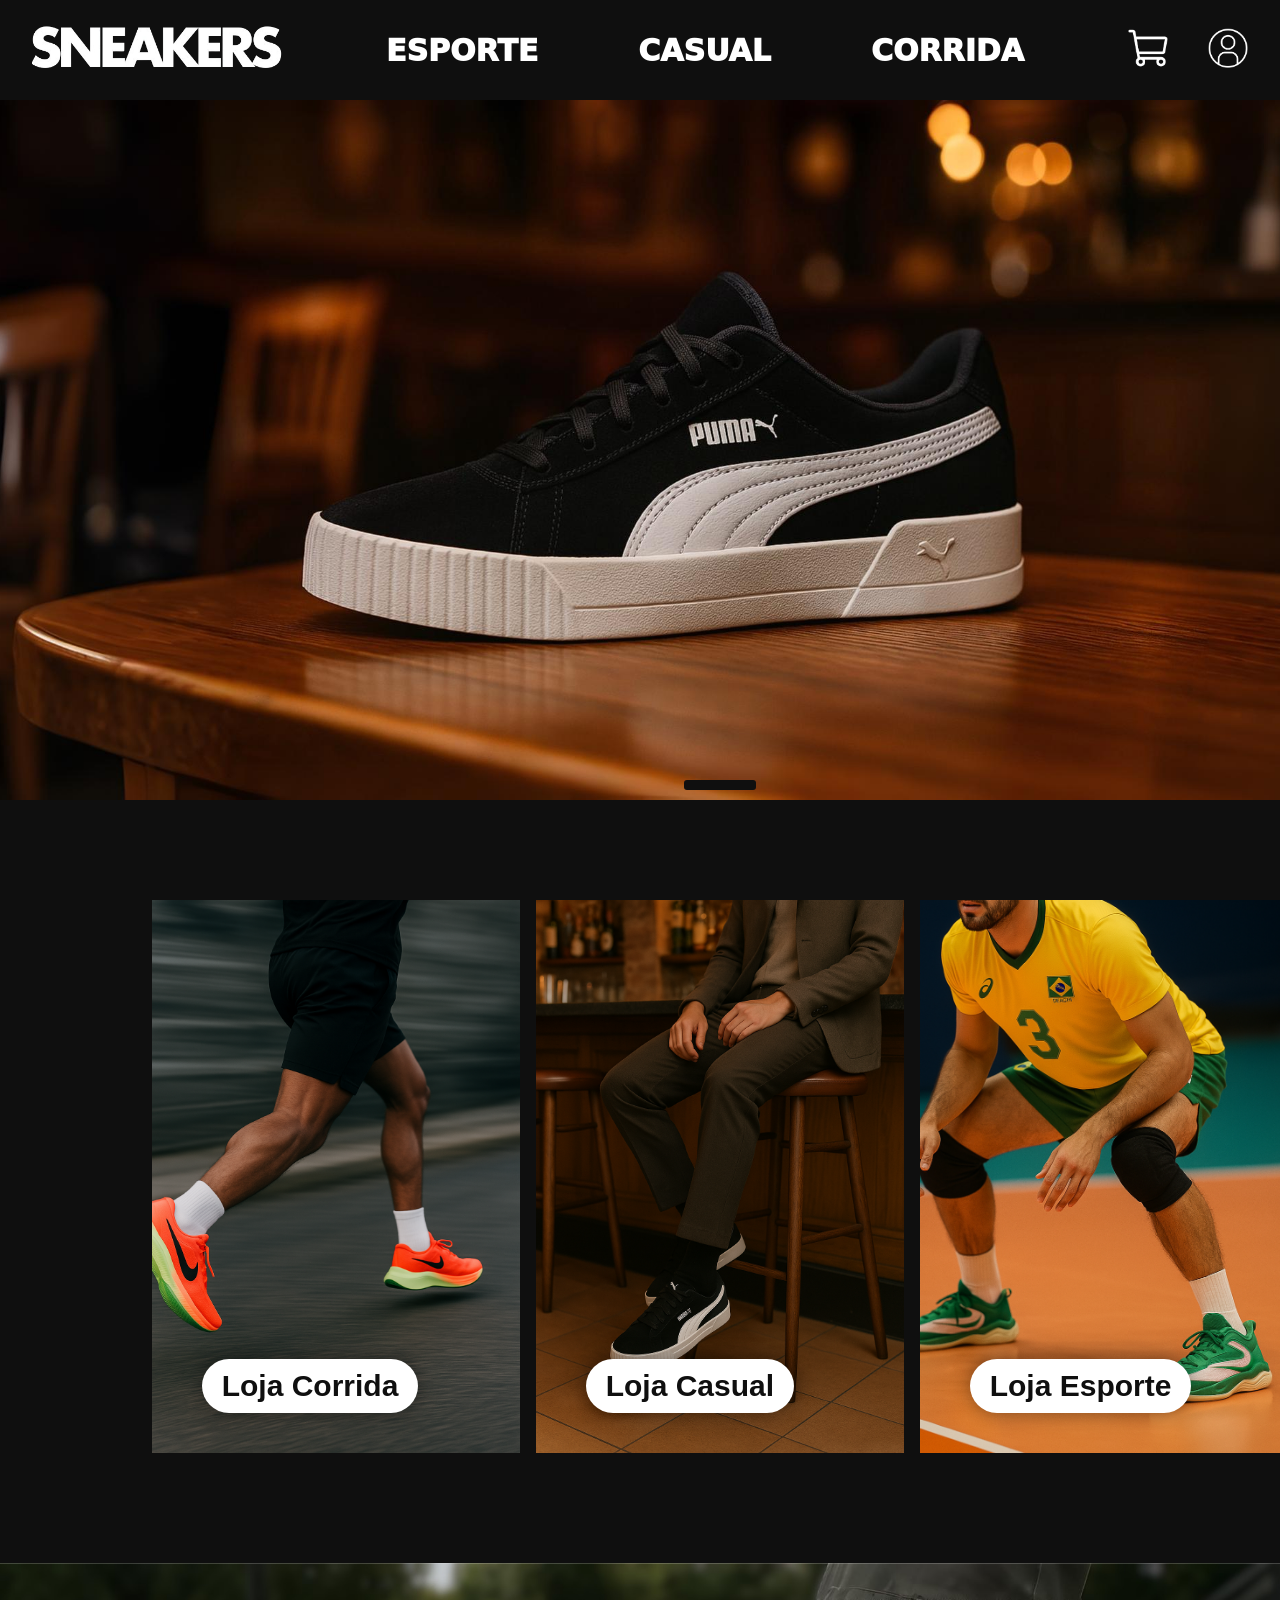
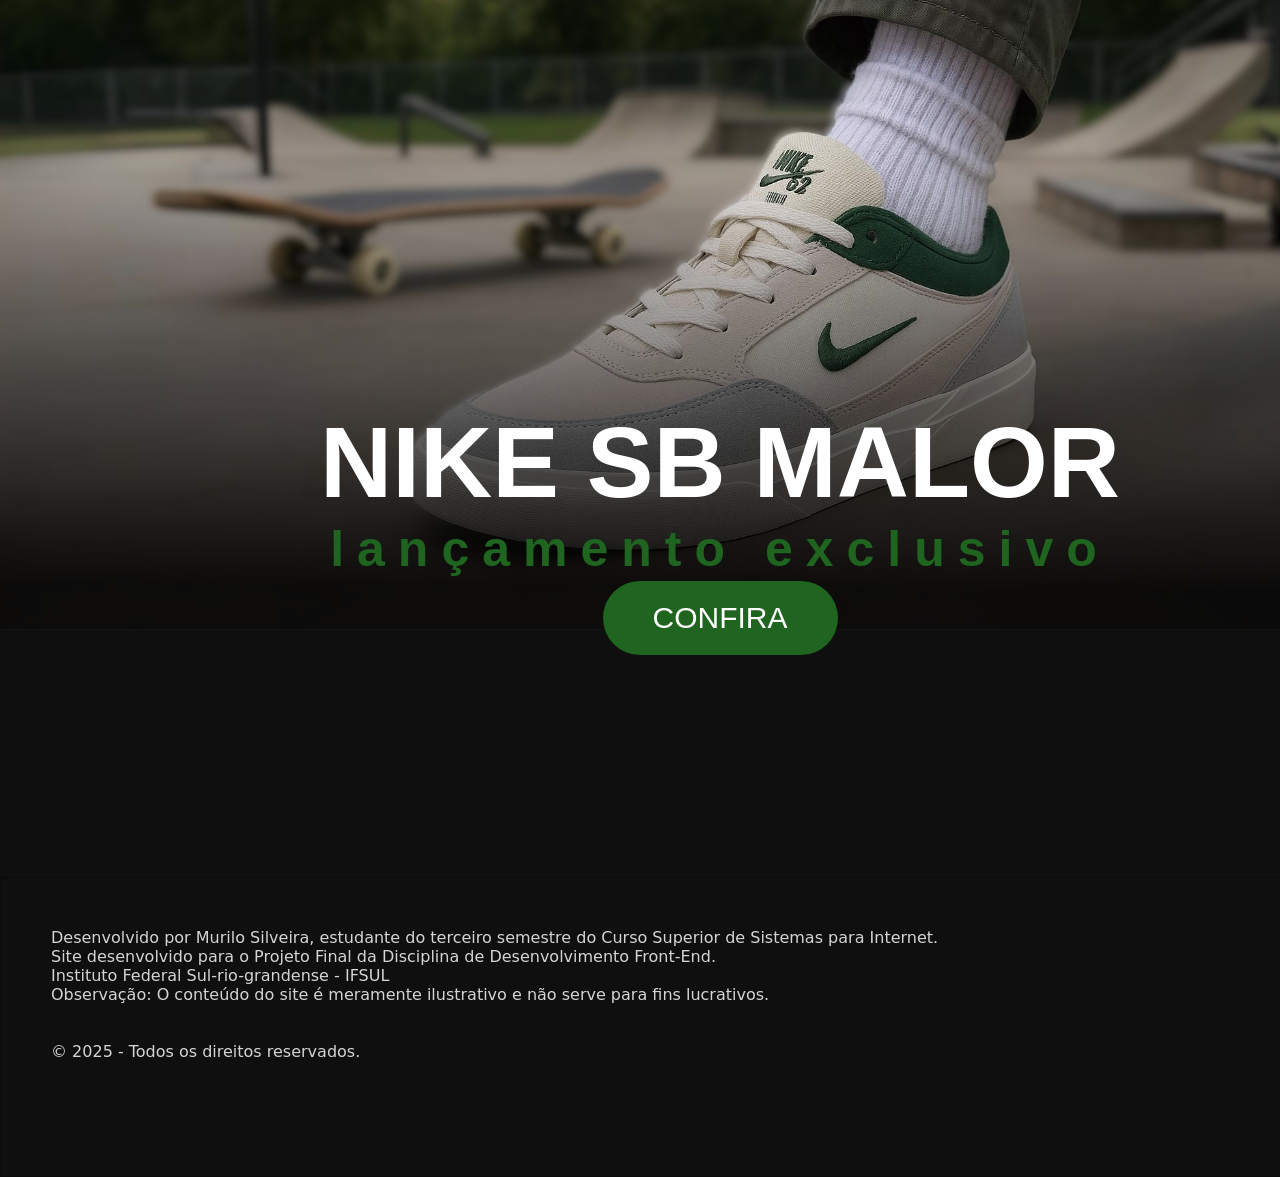
==== commit 7b31b4eb: "lenght==0 na page produtos" ====
--- a/index.html
+++ b/index.html
@@ -28,8 +28,10 @@
 </header>
 <body onload="iniciarTudo()">
     <div id="containerBody">
-        <div id="carrossel">
+        <div id="carrossel" class="mtop">
+            <a href="#" id="linkCarrossel">
             <img id="imgCarrossel" src="assets/images/puma.jpg" alt="Carrossel de fotos">
+            </a>
             <div class="progress-bar">
                 <div class="progress" id="progress"></div>
             </div>            
--- a/style.css
+++ b/style.css
@@ -184,13 +184,13 @@
 }
 
 #containerShopping {
-  width: 2080px;
-  display: flex;
+  width: 100%;
+  display: flex;
+  margin: auto;
   flex-direction: column;
   height: 100vh;
   font-family: system-ui, -apple-system, BlinkMacSystemFont, "Segoe UI", Roboto,
     Oxygen, Ubuntu, Cantarell, "Open Sans", "Helvetica Neue", sans-serif;
-  margin-left: 310px;
   margin-top: 100px;
   padding: 20px;
 }
@@ -199,11 +199,46 @@
   display: flex;
   flex-direction: row;
   justify-content: space-between;
-  align-items: center;
-  width: 1640px;
+  width: 1500px;
+  margin-inline: auto;
+}
+
+#esquerda {
+  display: flex;
+  flex-direction: row;
+  align-items: center;
+  gap: 20px;
+}
+
+#esquerda p {
+  font-size: 20px;
+  color: var(--not-black);
+  font-weight: 600;
+}
+
+#esquerda select {
+  width: 200px;
+  height: 100%;
+  padding: 10px 10px;
+  border-radius: 5px;
+  border: 1px solid var(--not-black);
+  font-size: 16px;
+}
+
+#direita input{
+  width: 300px;
+  height: 100%;
+  padding: 10px 10px;
+  border-radius: 5px;
+  border: 1px solid var(--not-black);
+  font-size: 18px;
 }
 
 #bodyShopping {
+  display: flex;
+  flex-direction: column;
+  width: 100%;
+  margin-inline: auto;
   background-color: rgb(255, 255, 255);
 }
 
@@ -214,19 +249,6 @@
   border-radius: 5px;
 }
 
-#sideBar {
-  font-family: system-ui, -apple-system, BlinkMacSystemFont, "Segoe UI", Roboto,
-    Oxygen, Ubuntu, Cantarell, "Open Sans", "Helvetica Neue", sans-serif;
-  border: 1px solid var(--not-black);
-  width: 300px;
-  height: 100vh;
-  position: fixed;
-  display: flex;
-  flex-direction: column;
-  gap: 20px;
-  padding: 20px;
-}
-
 .filtros {
   background-color: rgb(228, 228, 228);
   border-radius: 5px;
@@ -244,8 +266,9 @@
   margin-top: 20px;
   display: flex;
   flex-wrap: wrap;
-  width: 82%;
+  width: 1500px;
   gap: 20px;
+  margin-inline: auto;
 }
 
 .cardProduto {
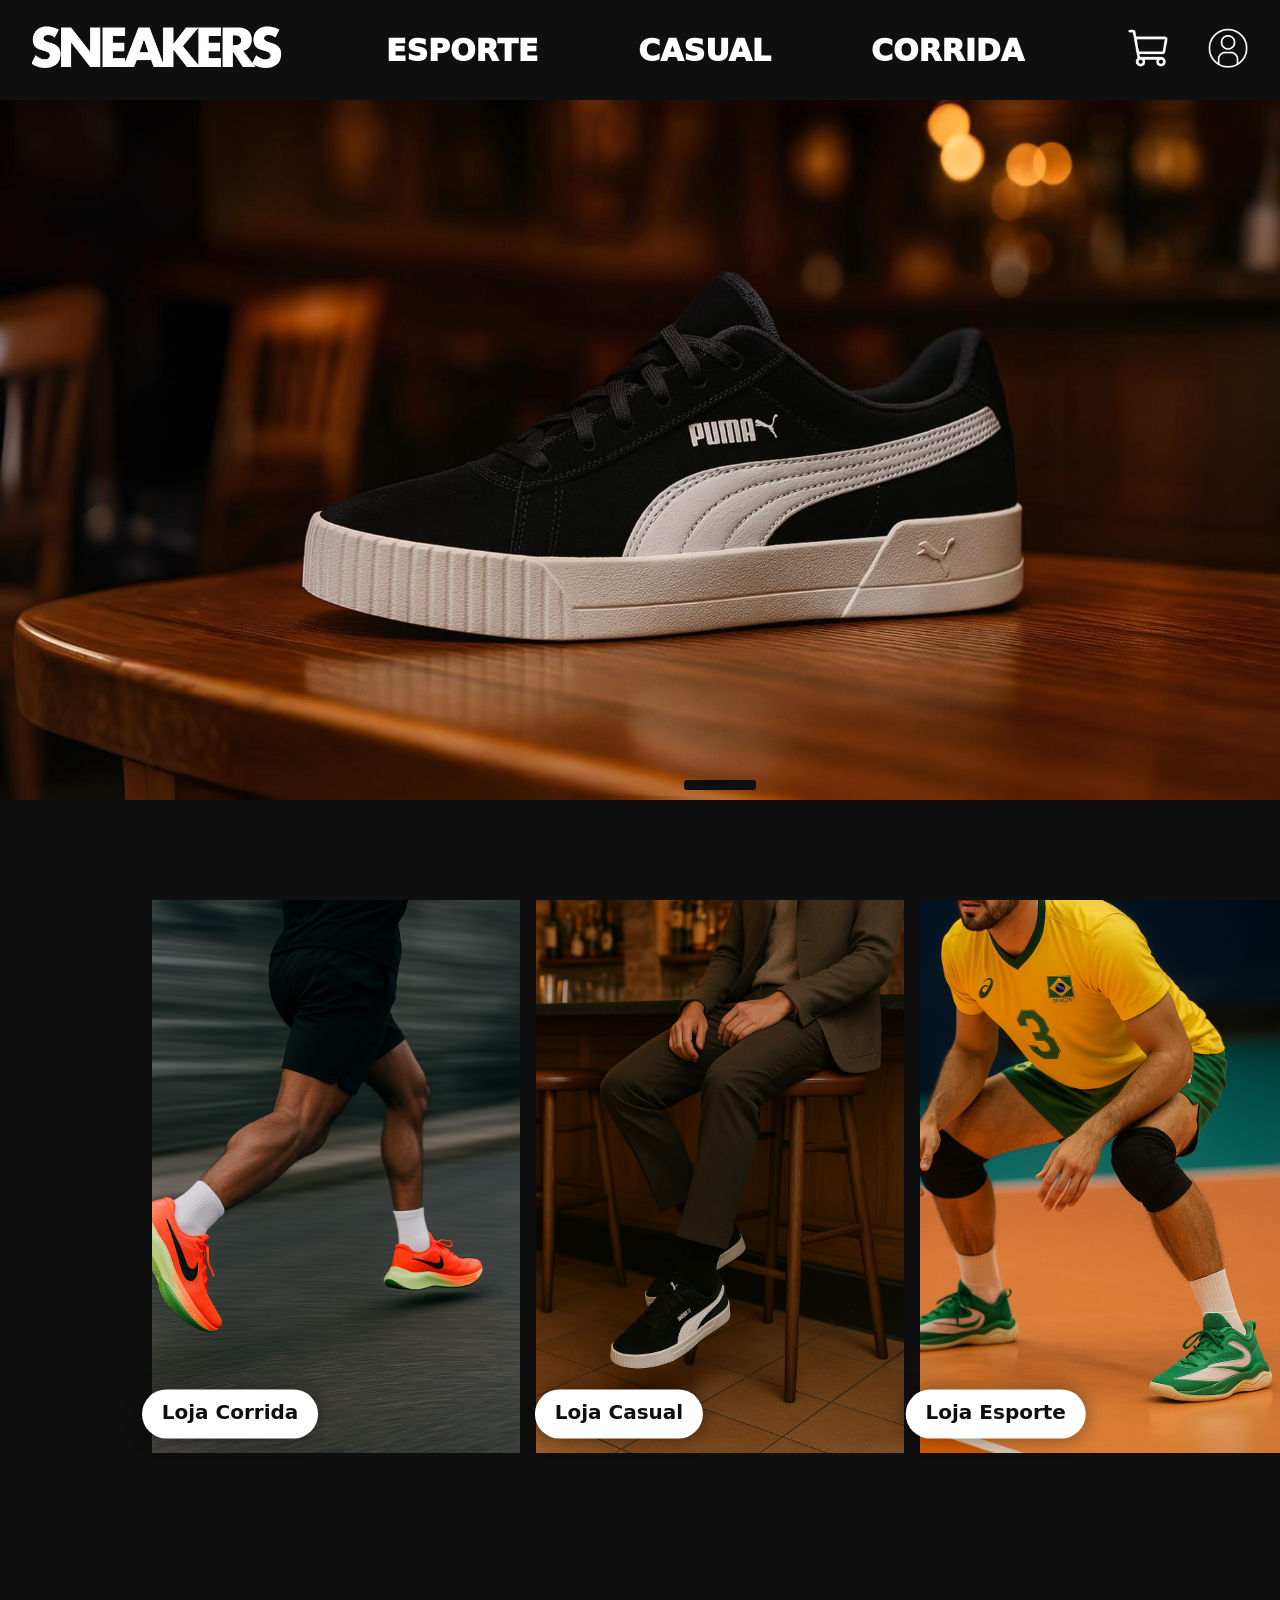
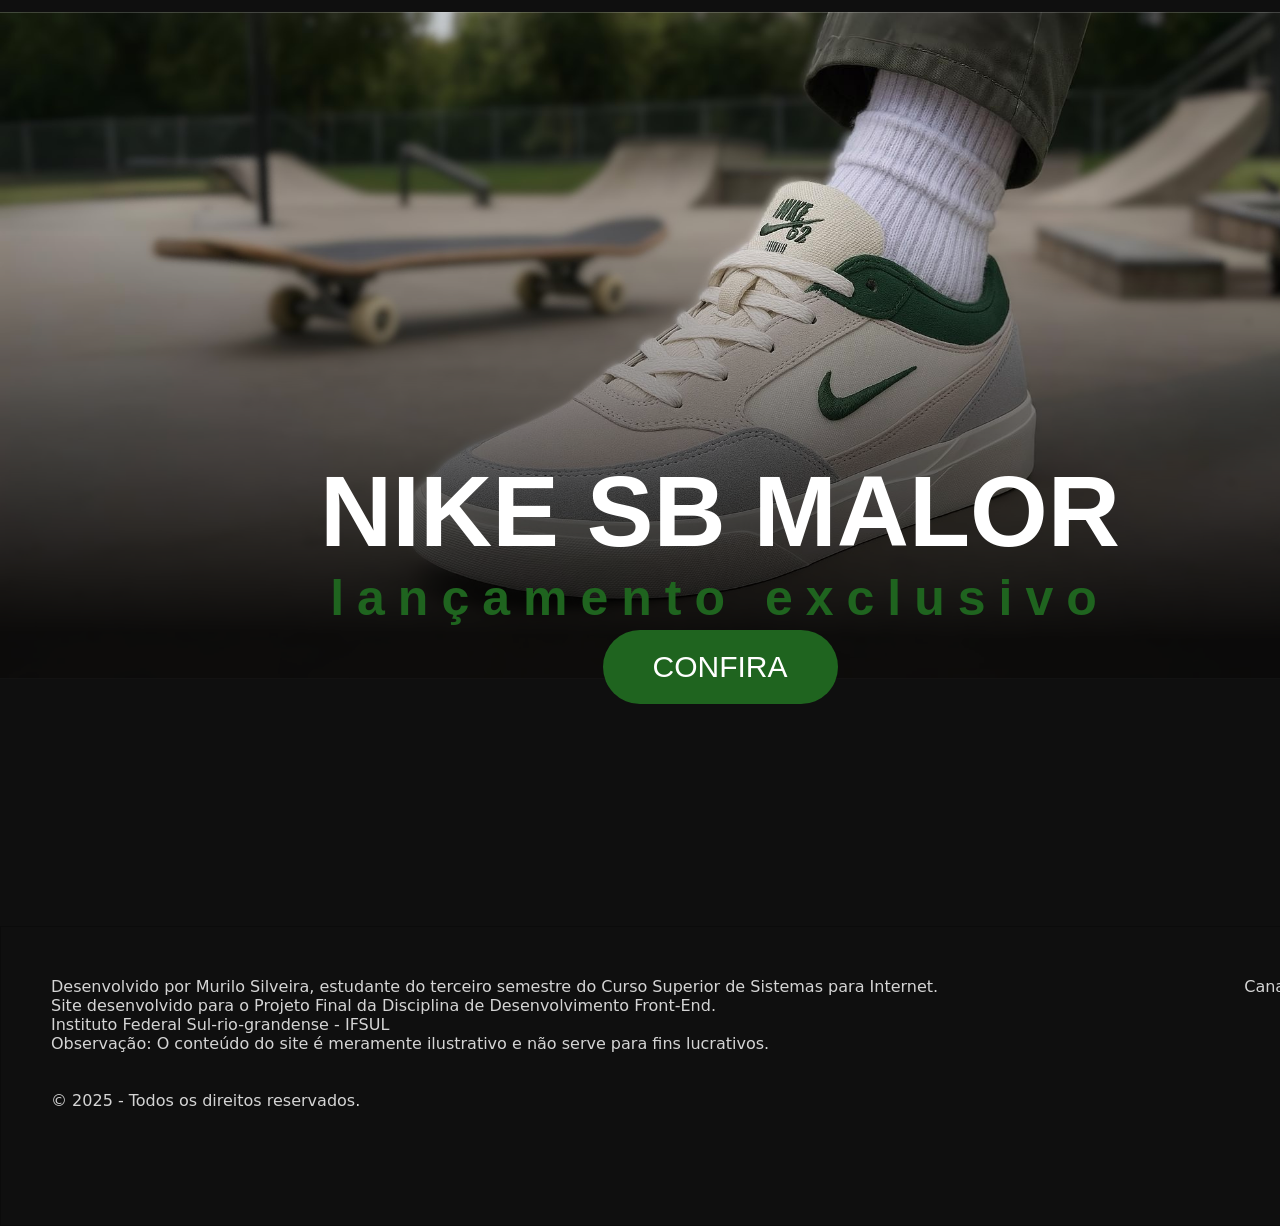
==== commit 4650cd3b: "detalhes css" ====
--- a/index.html
+++ b/index.html
@@ -74,6 +74,12 @@
                     
                     <p><br><br>© 2025 - Todos os direitos reservados.</p>
                 </div>
+                <div class="footerDireita">
+                    <p>Canais de contato</p>
+                    <a href="https://www.linkedin.com/in/murilo-silveiraa/" target="_blank">LinkedIn</a><br>
+                    <a href="https://github.com/murilorms22" target="_blank">GitHub</a><br>
+                    <a href="instagram.com/murilo.silveiraaa" target="_blank">Instagram</a>
+                </div>
             </div>
         </div>
 </body>
--- a/style.css
+++ b/style.css
@@ -143,16 +143,13 @@
 }
 
 .cardTenis h1 {
-  position: absolute;
-  bottom: 50px;
-  left: 50px;
-  background-color: white;
+  transform: translate(-60%, -150%);
+  background-color: rgb(255, 255, 255);
   color: var(--not-black);
-  padding: 10px 20px;
+  padding: 10px 20px 15px 20px;
   border-radius: 9999px;
-  font-size: 30px;
-  font-family: "Gill Sans", "Gill Sans MT", Calibri, "Trebuchet MS", sans-serif;
-
+  font-size: 20px;
+  font-family: system-ui, -apple-system, BlinkMacSystemFont, 'Segoe UI', Roboto, Oxygen, Ubuntu, Cantarell, 'Open Sans', 'Helvetica Neue', sans-serif;
   box-shadow: 0px 0px 20px #0000006c;
 }
 
@@ -181,6 +178,18 @@
   border: 1px solid rgba(0, 0, 0, 0.293);
   height: 300px;
   padding: 50px;
+  display: flex;
+  flex-direction: row;
+  justify-content: space-between;
+}
+
+.footerDireita a{
+  color: rgba(255, 255, 255, 0.824);
+  text-decoration: underline;
+}
+
+.footerDireita {
+  text-align: right;
 }
 
 #containerShopping {
@@ -269,6 +278,7 @@
   width: 1500px;
   gap: 20px;
   margin-inline: auto;
+  padding-bottom: 50px;
 }
 
 .cardProduto {
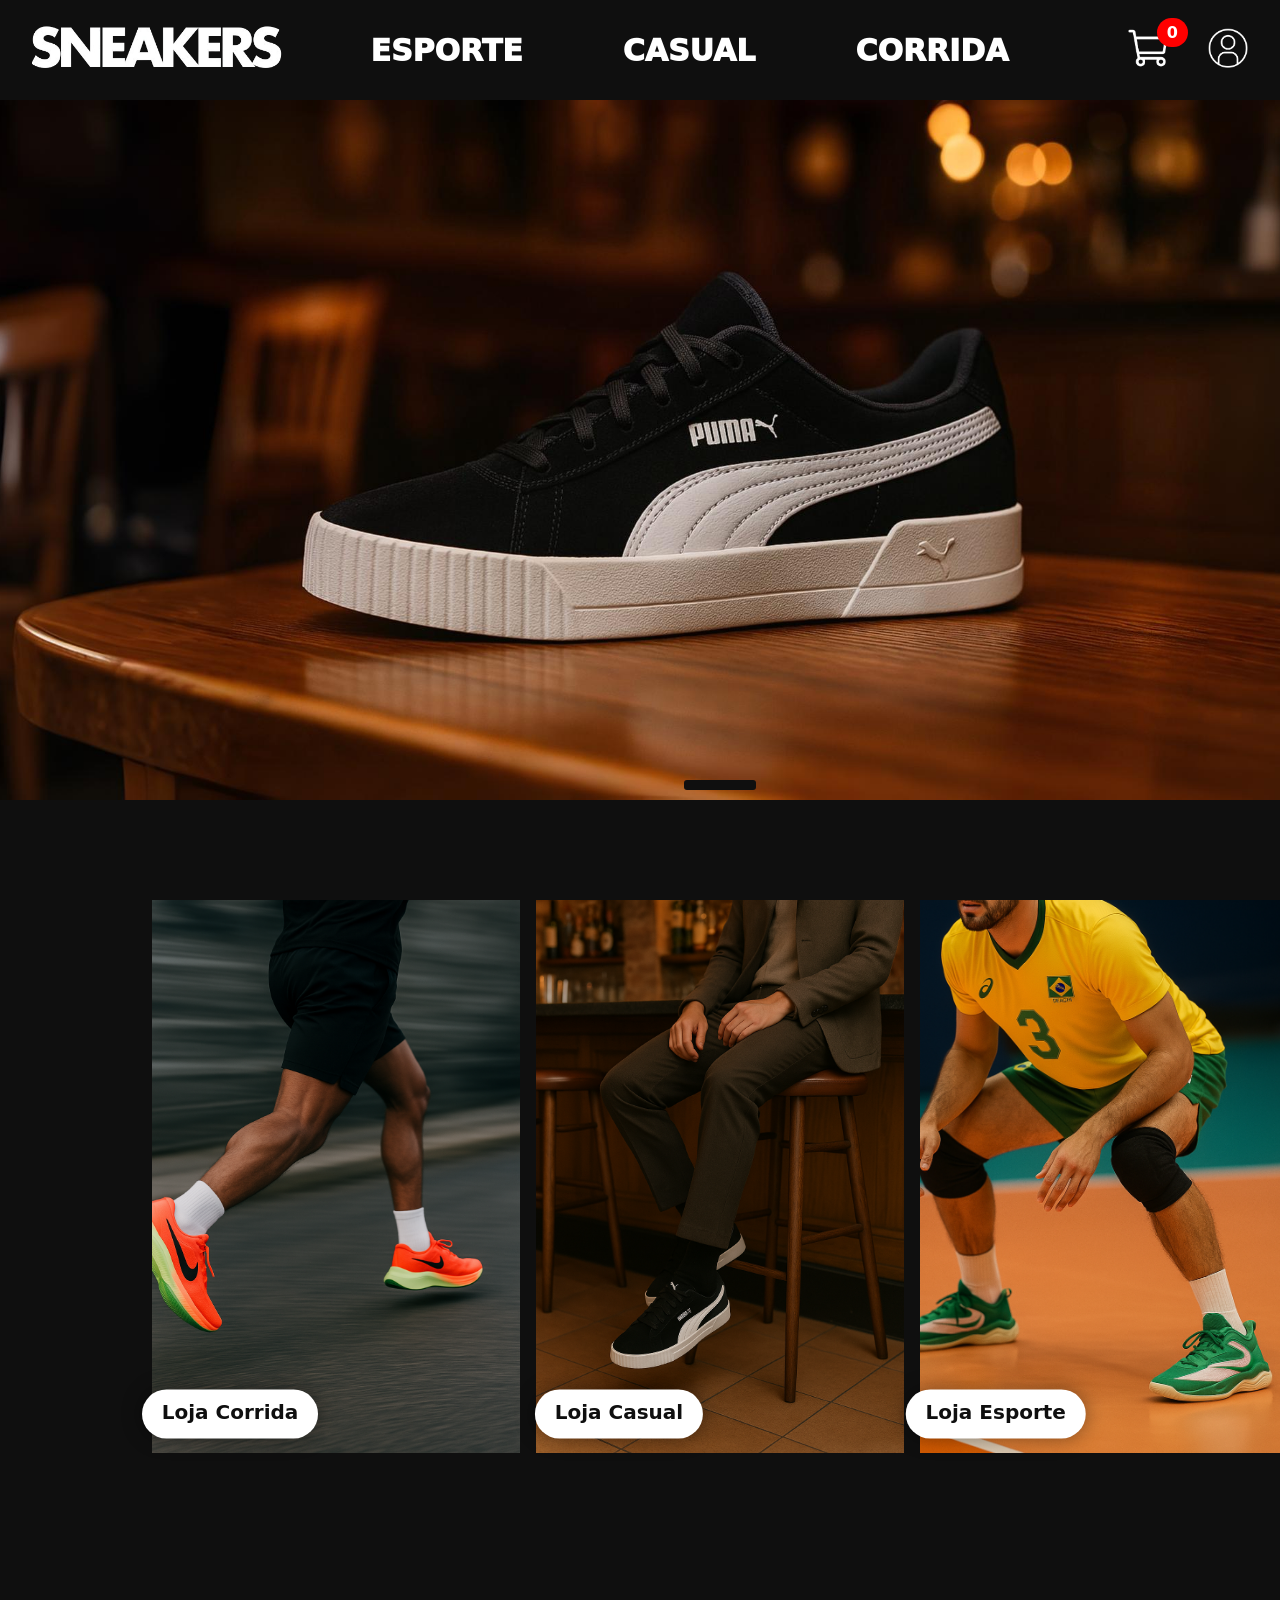
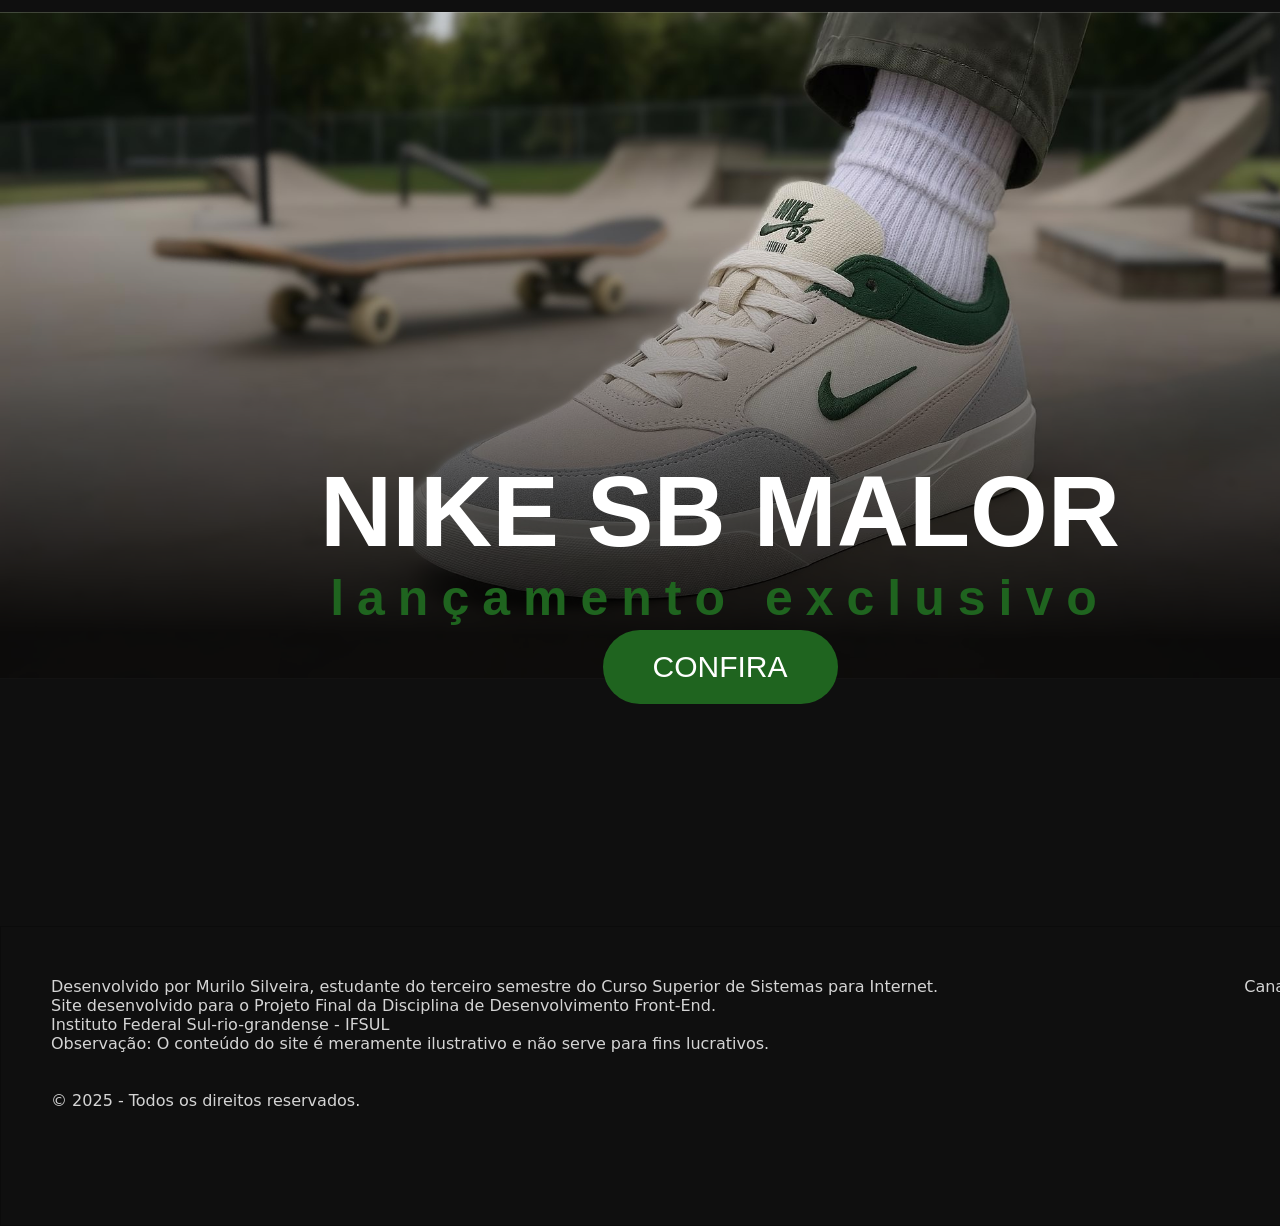
==== commit 25743f5d: "notificacoes carrinho / estilos de barra de rolamento" ====
--- a/index.html
+++ b/index.html
@@ -4,7 +4,6 @@
     <meta charset="UTF-8">
     <meta name="viewport" content="width=device-width, initial-scale=1.0">
     <title>SNEAKERS | Menu</title>
-    <script src="script.js"></script>
     <link rel="stylesheet" href="style.css">
     <link rel="shortcut icon" href="assets/tenis.png" type="image/x-icon">
 </head>
@@ -21,7 +20,7 @@
             </ul>
         </nav>
         <div id="iconsHeader">
-            <a href="pages/carrinho/carrinho.html"><img src="./assets/icons/cart.png" alt="carrinho de compras"></a>
+            <a href="pages/carrinho/carrinho.html"><p id="qtdNotificacoes">0</p><img src="./assets/icons/cart.png" alt="carrinho de compras"></a>
             <a href="pages/account.html"><img src="assets/icons/account.png" alt="conta usuario"></a>
         </div>
     </div>
@@ -30,13 +29,13 @@
     <div id="containerBody">
         <div id="carrossel" class="mtop">
             <a href="#" id="linkCarrossel">
-            <img id="imgCarrossel" src="assets/images/puma.jpg" alt="Carrossel de fotos">
+                <img id="imgCarrossel" src="assets/images/puma.jpg" alt="Carrossel de fotos">
             </a>
             <div class="progress-bar">
                 <div class="progress" id="progress"></div>
             </div>            
         </div>
-
+        
         <div id="grid">
             <div class="cardTenis">
                 <a href="pages/run.html">
@@ -82,5 +81,6 @@
                 </div>
             </div>
         </div>
+        <script src="script.js"></script>
 </body>
 </html>
--- a/style.css
+++ b/style.css
@@ -149,7 +149,8 @@
   padding: 10px 20px 15px 20px;
   border-radius: 9999px;
   font-size: 20px;
-  font-family: system-ui, -apple-system, BlinkMacSystemFont, 'Segoe UI', Roboto, Oxygen, Ubuntu, Cantarell, 'Open Sans', 'Helvetica Neue', sans-serif;
+  font-family: system-ui, -apple-system, BlinkMacSystemFont, "Segoe UI", Roboto,
+    Oxygen, Ubuntu, Cantarell, "Open Sans", "Helvetica Neue", sans-serif;
   box-shadow: 0px 0px 20px #0000006c;
 }
 
@@ -183,7 +184,7 @@
   justify-content: space-between;
 }
 
-.footerDireita a{
+.footerDireita a {
   color: rgba(255, 255, 255, 0.824);
   text-decoration: underline;
 }
@@ -234,7 +235,7 @@
   font-size: 16px;
 }
 
-#direita input{
+#direita input {
   width: 300px;
   height: 100%;
   padding: 10px 10px;
@@ -248,7 +249,7 @@
   flex-direction: column;
   width: 100%;
   margin-inline: auto;
-  background-color: rgb(255, 255, 255);
+  background-color: rgb(242, 242, 242);
 }
 
 #selectClassificar {
@@ -259,7 +260,7 @@
 }
 
 .filtros {
-  background-color: rgb(228, 228, 228);
+  background-color: rgb(255, 255, 255);
   border-radius: 5px;
   height: 30px;
   width: 95%;
@@ -780,9 +781,11 @@
   display: flex;
   flex-direction: column;
   gap: 20px;
-  height: 400px;
-  flex-wrap: wrap;
-  width: 100%;
+  min-height: 500px;
+  width: 100%;
+  overflow-y: auto;
+  overflow-x: hidden;
+  padding-right: 10px;
 }
 
 .info {
@@ -885,10 +888,10 @@
   }
 }
 
-#finalContainer  {
+#finalContainer {
   width: 1440px;
   display: flex;
-  height: 100vh;
+  height: 75vh;
   flex-direction: column;
   margin-inline: auto;
   font-family: system-ui, -apple-system, BlinkMacSystemFont, "Segoe UI", Roboto,
@@ -901,7 +904,8 @@
   flex-direction: column;
   margin: auto;
   width: 700px;
-  height: 700px;
+  min-height: 400px;
+  max-height: 1000px;
   padding-block: 50px;
   justify-content: center;
   align-items: center;
@@ -915,7 +919,11 @@
 
 p.sucesso {
   font-size: 24px;
-  font-weight: 600;
+  font-weight: 400;
+}
+
+span.sucesso {
+  font-weight: 700;
 }
 
 p.secao {
@@ -931,4 +939,123 @@
   color: rgb(136, 121, 223);
   font-weight: 700;
   text-decoration: none;
-}+}
+
+#cardProdutoCheckout::-webkit-scrollbar {
+  width: 10px;
+}
+
+#cardProdutoCheckout::-webkit-scrollbar-track {
+  background: #222;
+  border-radius: 3px;
+}
+
+#cardProdutoCheckout::-webkit-scrollbar-thumb {
+  background: #888;
+  border-radius: 3px;
+}
+
+#cardProdutoCheckout::-webkit-scrollbar-thumb:hover {
+  background: #444;
+}
+
+#cardProdutoCheckout {
+  width: 80%;
+  height: 100%;
+  display: flex;
+  flex-direction: column;
+  overflow: auto;
+  padding-right: 10px;
+}
+
+.produtoCheckout img {
+  width: 100px;
+  border-radius: 10px;
+}
+
+.produtoCheckout {
+  display: flex;
+  flex-direction: row;
+  justify-content: space-around;
+  align-items: center;
+  padding: 20px;
+  border-radius: 5px;
+  background-color: rgb(51, 50, 50);
+  color: white;
+  gap: 5px;
+  margin-block: 5px;
+}
+
+.infoCheckoutNome {
+  width: 200px;
+}
+
+.infosCheckoutPequenas {
+  font-size: 20px;
+  font-weight: 600;
+}
+
+.cardHistorico {
+  width: 100%;
+  background-color: var(--not-black);
+  border-radius: 5px;
+  padding: 10px;
+  margin-bottom: 10px;
+}
+
+.cardHistorico img {
+  width: 150px;
+  height: 140px;
+  border-radius: 5px;
+}
+
+.infosHistorico {
+  color: white;
+  width: 100%;
+}
+
+.precoHistorico {
+  align-items: right;
+  color: white;
+  font-size: 30px;
+  margin-right: 20px;
+  font-weight: 600;
+}
+
+.infoPai::-webkit-scrollbar {
+  width: 10px;
+}
+
+.infoPai::-webkit-scrollbar-track {
+  background: var(--not-black);
+  border-radius: 3px;
+}
+
+.infoPai::-webkit-scrollbar-thumb {
+  background: #888;
+  border-radius: 3px;
+}
+
+.infoPai::-webkit-scrollbar-thumb:hover {
+  background: #555;
+}
+
+.infoPai::-webkit-scrollbar-thumb:active {
+  background: #444;
+}
+
+#qtdNotificacoes {
+  all: initial !important;
+  position: relative !important;
+  width: 30px !important;
+  top: -30px !important;
+  right: -60px !important;
+  background-color: red !important;
+  color: white !important;
+  border-radius: 999px !important;
+  padding: 5px 10px !important;
+  font-size: 16px !important;
+  font-weight: bold !important;
+  font-family: system-ui, -apple-system, BlinkMacSystemFont, "Segoe UI", Roboto,
+    Oxygen, Ubuntu, Cantarell, "Open Sans", "Helvetica Neue", sans-serif !important;
+}
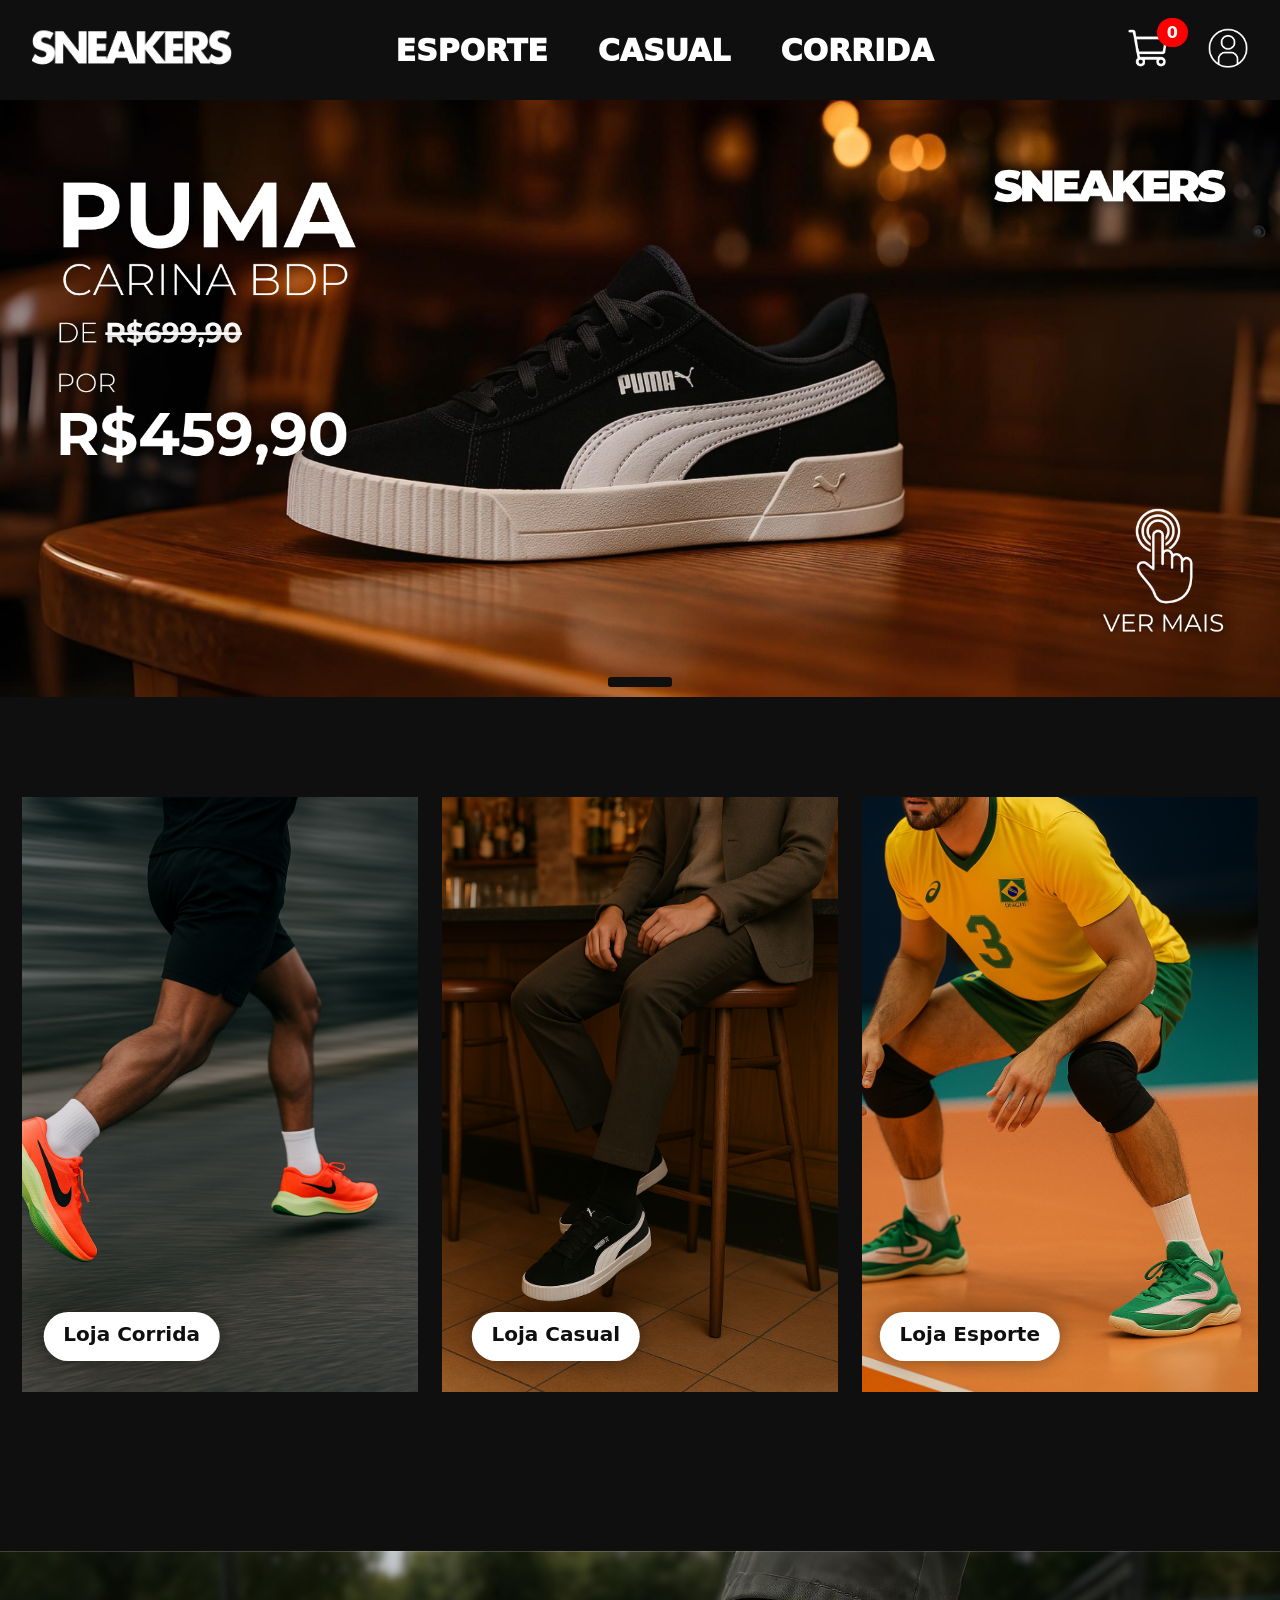
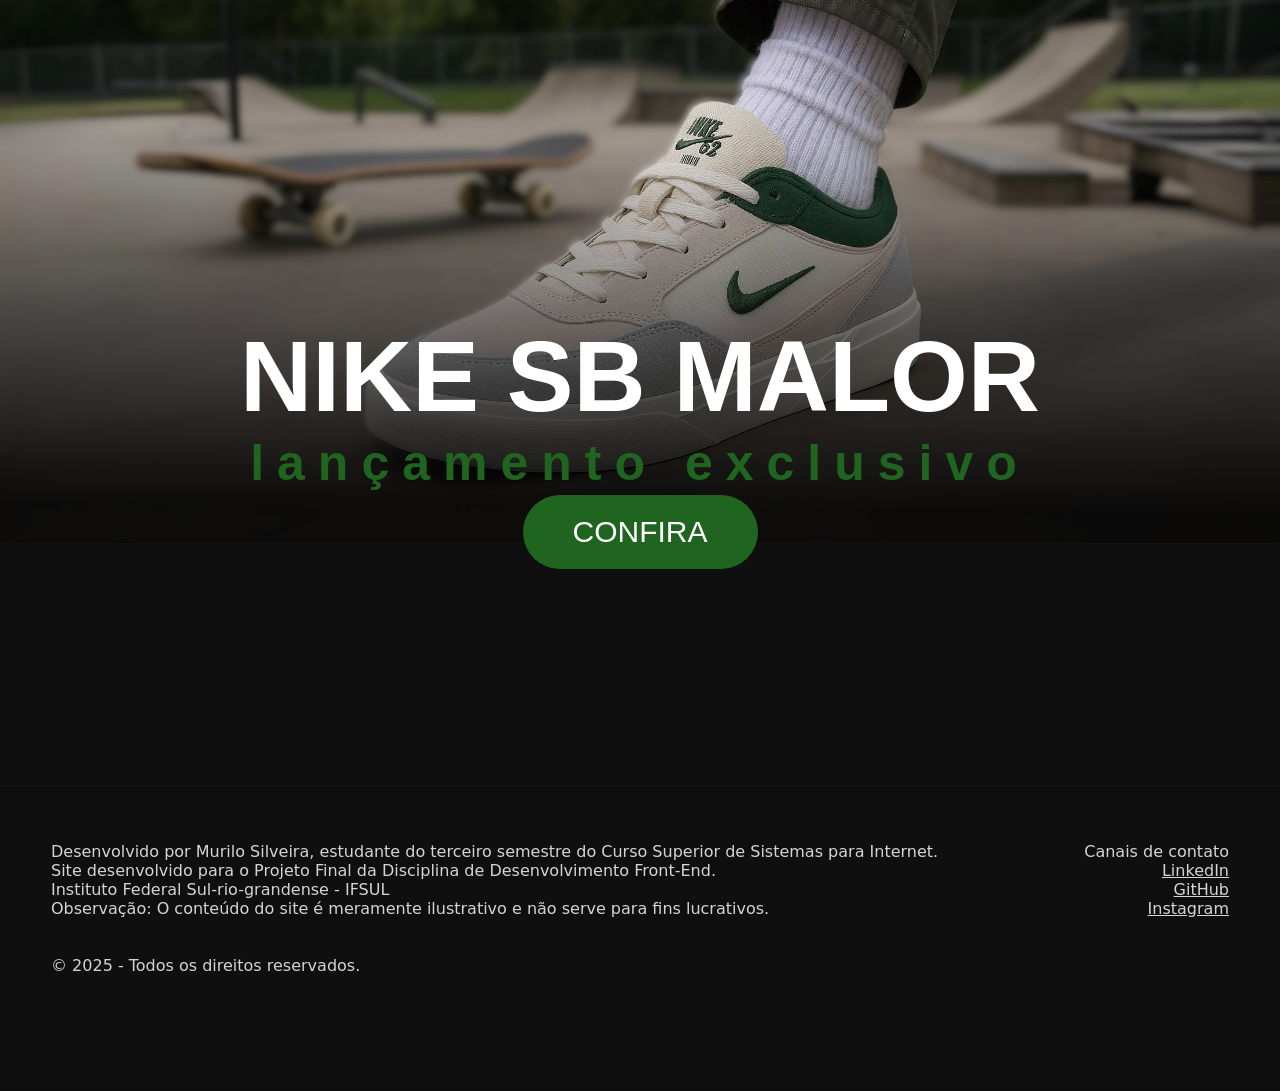
==== commit c3ac1197: "deixando responsivo" ====
--- a/index.html
+++ b/index.html
@@ -9,11 +9,31 @@
 </head>
 <header id="main-header">
     <div id="headerContent">
+        <div id="menuHamburguer">
+            <div class="line"></div>
+            <div class="line"></div>
+            <div class="line"></div>
+        </div>
+
+        <nav id="menuMobile">
+        <ul class="navMobile">
+            <h1 class="textoMobile">CALÇADOS</h1>
+            <li><img src="assets/icons/tenis.png"><a href="pages/esporte.html">Esporte</a></li>
+            <li><img src="assets/icons/tenis.png"><a href="pages/casual.html">Casual</a></li>
+            <li><img src="assets/icons/tenis.png"><a href="pages/run.html">Corrida</a></li>
+            <div class="miniLinha"></div>
+            <li><img src="./assets/icons/account.png"><a href="pages/account.html">Minha conta</a></li>
+            <li><img src="./assets/icons/cart.png"><a href="pages/carrinho/carrinho.html">Carrinho</a></li>
+            
+        </ul>
+
+        </nav>
+
         <div>
             <img src="assets/icons/white-logo.png" alt="logo do site">
         </div>
         <nav>
-            <ul>
+            <ul class="menuTop">
                 <li><a href="pages/esporte.html">Esporte</a></li>
                 <li><a href="pages/casual.html">Casual</a></li>
                 <li><a href="pages/run.html">Corrida</a></li>
--- a/style.css
+++ b/style.css
@@ -209,8 +209,9 @@
   display: flex;
   flex-direction: row;
   justify-content: space-between;
-  width: 1500px;
+  width: 1400px;
   margin-inline: auto;
+  padding-inline: 20px;
 }
 
 #esquerda {
@@ -276,14 +277,15 @@
   margin-top: 20px;
   display: flex;
   flex-wrap: wrap;
-  width: 1500px;
+  width: 1400px;
   gap: 20px;
   margin-inline: auto;
+  padding-inline: 20px;
   padding-bottom: 50px;
 }
 
 .cardProduto {
-  width: 24%;
+  width: 23.89%;
   height: auto;
   text-align: start;
   border: 1px solid rgba(15, 15, 15, 0.171);
@@ -307,7 +309,7 @@
 }
 
 .cardProduto button {
-  width: 320px;
+  width: 250px;
   padding: 10px 0px;
   font-size: 25px;
   color: white;
@@ -661,6 +663,7 @@
   font-family: system-ui, -apple-system, BlinkMacSystemFont, "Segoe UI", Roboto,
     Oxygen, Ubuntu, Cantarell, "Open Sans", "Helvetica Neue", sans-serif;
   margin-top: 150px;
+  padding-inline: 20px;
 }
 
 .carrinhoContent {
@@ -670,7 +673,7 @@
 }
 
 .produtoCarrinho {
-  width: 930px;
+  width: 95%;
   display: flex;
   flex-direction: row;
   justify-content: space-between;
@@ -777,7 +780,7 @@
 }
 
 .infoPai {
-  margin-top: 50px;
+  margin-block: 50px;
   display: flex;
   flex-direction: column;
   gap: 20px;
@@ -1059,3 +1062,323 @@
   font-family: system-ui, -apple-system, BlinkMacSystemFont, "Segoe UI", Roboto,
     Oxygen, Ubuntu, Cantarell, "Open Sans", "Helvetica Neue", sans-serif !important;
 }
+
+#menuHamburguer {
+  display: none;
+  position: fixed;
+  left: 20px;
+  flex-direction: column;
+  cursor: pointer;
+}
+
+#menuHamburguer .line {
+  margin-block: 5px;
+  width: 40px;
+  height: 4px;
+  background-color: white;
+  border-radius: 5px;
+}
+
+#menuMobile {
+  display: none;
+  flex-direction: column;
+  background-color: #111;
+  position: absolute;
+  top: 100px;
+  left: 0;
+  width: 100%;
+  padding: 20px;
+  z-index: 999;
+  border-bottom: 1px solid rgb(0, 0, 0);
+}
+
+#menuMobile ul {
+  list-style: none;
+  padding: 0;
+}
+
+#menuMobile li {
+  margin-bottom: 15px;
+}
+
+#menuMobile a {
+  color: white;
+  text-decoration: none;
+  font-size: 18px;
+  font-weight: 500;
+}
+
+#menuMobile .mobileIcons {
+  margin-top: 15px;
+  display: flex;
+  gap: 20px;
+  display: flex;
+  flex-direction: column;
+}
+
+#menuMobile img {
+  width: 30px;
+  height: 30px;
+  object-fit: contain;
+}
+
+.navMobile {
+  display: flex;
+  flex-direction: column;
+  gap: 0px;
+}
+
+ul.navMobile li {
+  display: flex;
+  align-items: center;
+  gap: 10px;
+}
+
+.textoMobile {
+  color: rgb(255, 255, 255);
+  font-size: 40px;
+  font-family: system-ui, -apple-system, BlinkMacSystemFont, "Segoe UI", Roboto,
+    Oxygen, Ubuntu, Cantarell, "Open Sans", "Helvetica Neue", sans-serif;
+  margin-bottom: 10px;
+  font-weight: 300;
+}
+
+.miniLinha {
+  display: flex;
+  width: 100%;
+  height: 2px;
+  background-color: rgb(192, 192, 192);
+  margin: 0px 0px 20px 0px;
+}
+
+
+/* media queries */
+
+@media (max-width: 1440px) {
+  #containerBody {
+    width: 100%;
+  }
+
+  .cardTenis h1 {
+    position: relative;
+  transform: translate(-50%, -90px);
+}
+
+  #grid {
+    width: 100%;
+    gap: 20px;
+    padding-inline: 20px;
+  }
+
+  header nav ul {
+    gap: 50px;
+  }
+
+  header img {
+    width: 200px;
+  }
+
+  #carrossel {
+    width: 100%;
+    height: auto;
+  }
+
+  /*fim index.html*/
+  /*inicio carrinho.html*/
+
+  #carrinhoContainer {
+    width: 1024px;
+  }
+
+  .infosFinais {
+    width: 700px;
+  }
+
+  /*page produtos*/
+
+  #produtos {
+    width: 80%;
+    gap: 10px;
+  }
+
+  .cardProduto {
+    width: 23.3%;
+  }
+
+  .cardProduto h1 {
+    font-size: 20px;
+  }
+
+  .cardProduto h3 {
+    font-size: 15px;
+  }
+
+  .cardProduto .infos {
+    font-size: 16px;
+  }
+
+  .cardProduto button {
+    width: 150px;
+    padding: 5px 10px;
+  }
+
+  #containerHeaderShopping {
+    height: 80%;
+    width: 80%;
+  }
+
+  #containerHeaderShopping #esquerda {
+    height: 40px;
+  }
+
+  #containerHeaderShopping select {
+    width: 150px;
+  }
+
+  #containerHeaderShopping input {
+    width: 200px;
+  } 
+
+  #esquerda p {
+    display: none;
+  }
+}
+
+@media (max-width: 1024px) {
+  header nav ul.menuTop a{
+    gap: 30px;
+    font-size: 24px;
+  }
+
+  .lancamento .texto {
+    font-size: 30px;
+  }
+
+  .lancamento .texto h2 {
+    font-size: 25px;
+    letter-spacing: 10px;
+  }
+
+  .lancamento button {
+    font-size: 20px;
+    padding: 15px 30px;
+    transform: translateY(-120px);
+  }
+
+  .progress-bar {
+    width: 10%;
+  }
+
+  header img {
+    width: 180px;
+  }
+
+  .cardTenis h1 {
+    transform: translate(-40px, -70px);
+    font-size: 20px;
+    padding: 5px 20px 10px 20px;
+  }
+
+  #carrossel {
+    height: auto;
+  }
+
+  .cardProduto button {
+    font-size: 16px;
+    width: 110px;
+    padding: 5px;
+  }
+
+  #containerHeaderShopping {
+    width: 80%;
+  }
+
+  #containerHeaderShopping select {
+    width: 100px;
+    font-size: 12px;
+  }
+  
+}
+
+@media (max-width: 800px) {
+  header nav ul.menuTop, #iconsHeader {
+    display: none;
+  }
+
+  header img {
+    width: 200px;
+  }
+
+  #headerContent {
+    width: 100%;
+    justify-content: center;
+  }
+
+  #menuHamburguer {
+    display: flex;
+  }
+
+  .cardTenis h1 {
+    transform: translate(0, -60px);
+    font-size: 18px;
+    padding: 5px 15px;
+  }
+
+  nav, #iconsHeader {
+    display: none;
+  }
+
+  #menuMobile.show {
+    display: flex;
+  }
+
+  #containerHeaderShopping select {
+    width: 100%;
+  }
+
+  #containerHeaderShopping {
+    flex-direction: column;
+    align-items: center;
+    gap: 10px;
+  }
+
+  #containerHeaderShopping #esquerda, #containerHeaderShopping #direita {
+    width: 100%;
+    justify-content: center;
+  }
+
+  #containerHeaderShopping input {
+    width: 100%;
+    font-size: 12px;
+  }
+
+  .cardProduto {
+    width: 31%;
+    margin-bottom: 20px;
+  }
+
+}
+
+@media (max-width: 600px) {
+
+  #containerHeaderShopping {
+    width: 100%;
+    padding: 0px;
+  }
+
+  #produtos {
+    width: 100%;
+    gap: 10px;
+    padding: 0;
+  }
+
+  .cardProduto {
+    width: 47%;
+  }
+
+  .cardProduto button {
+    width: 150px;
+    padding: 10px;
+    font-size: 20px;
+  }
+}
